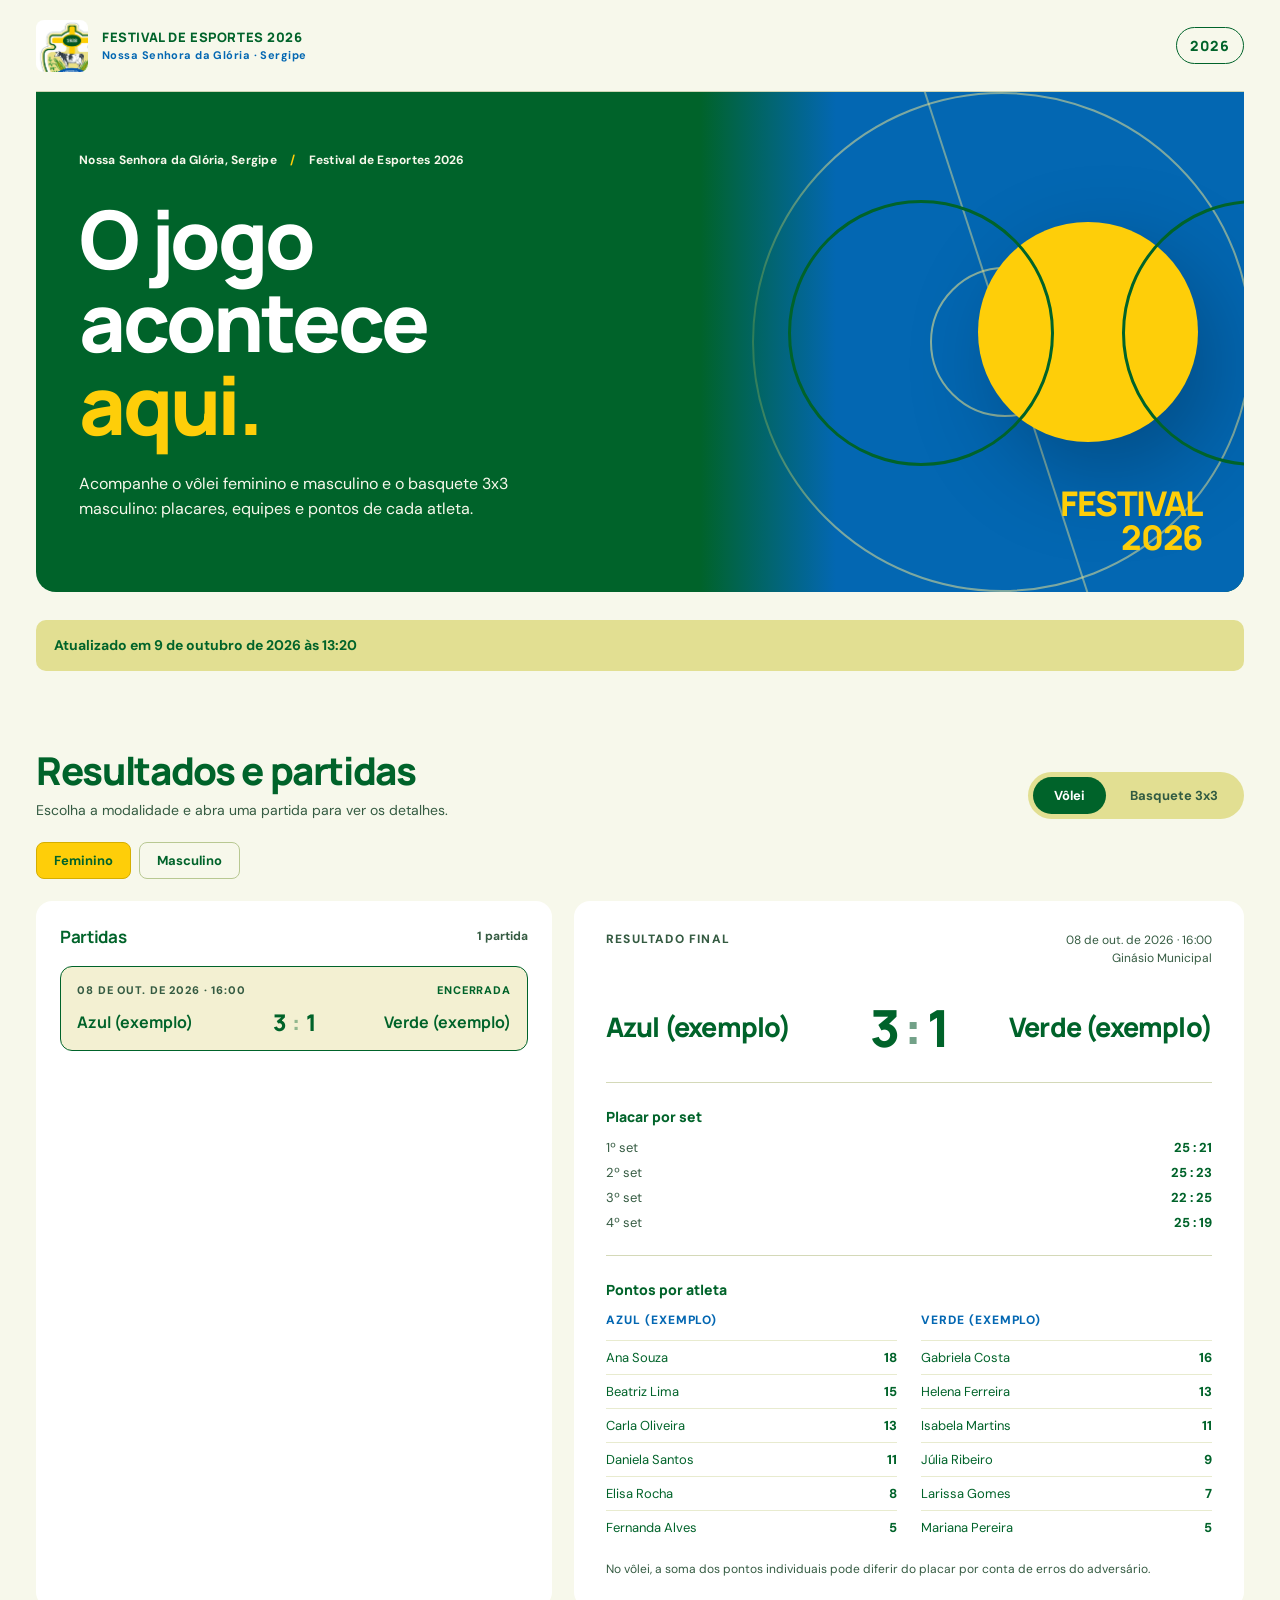
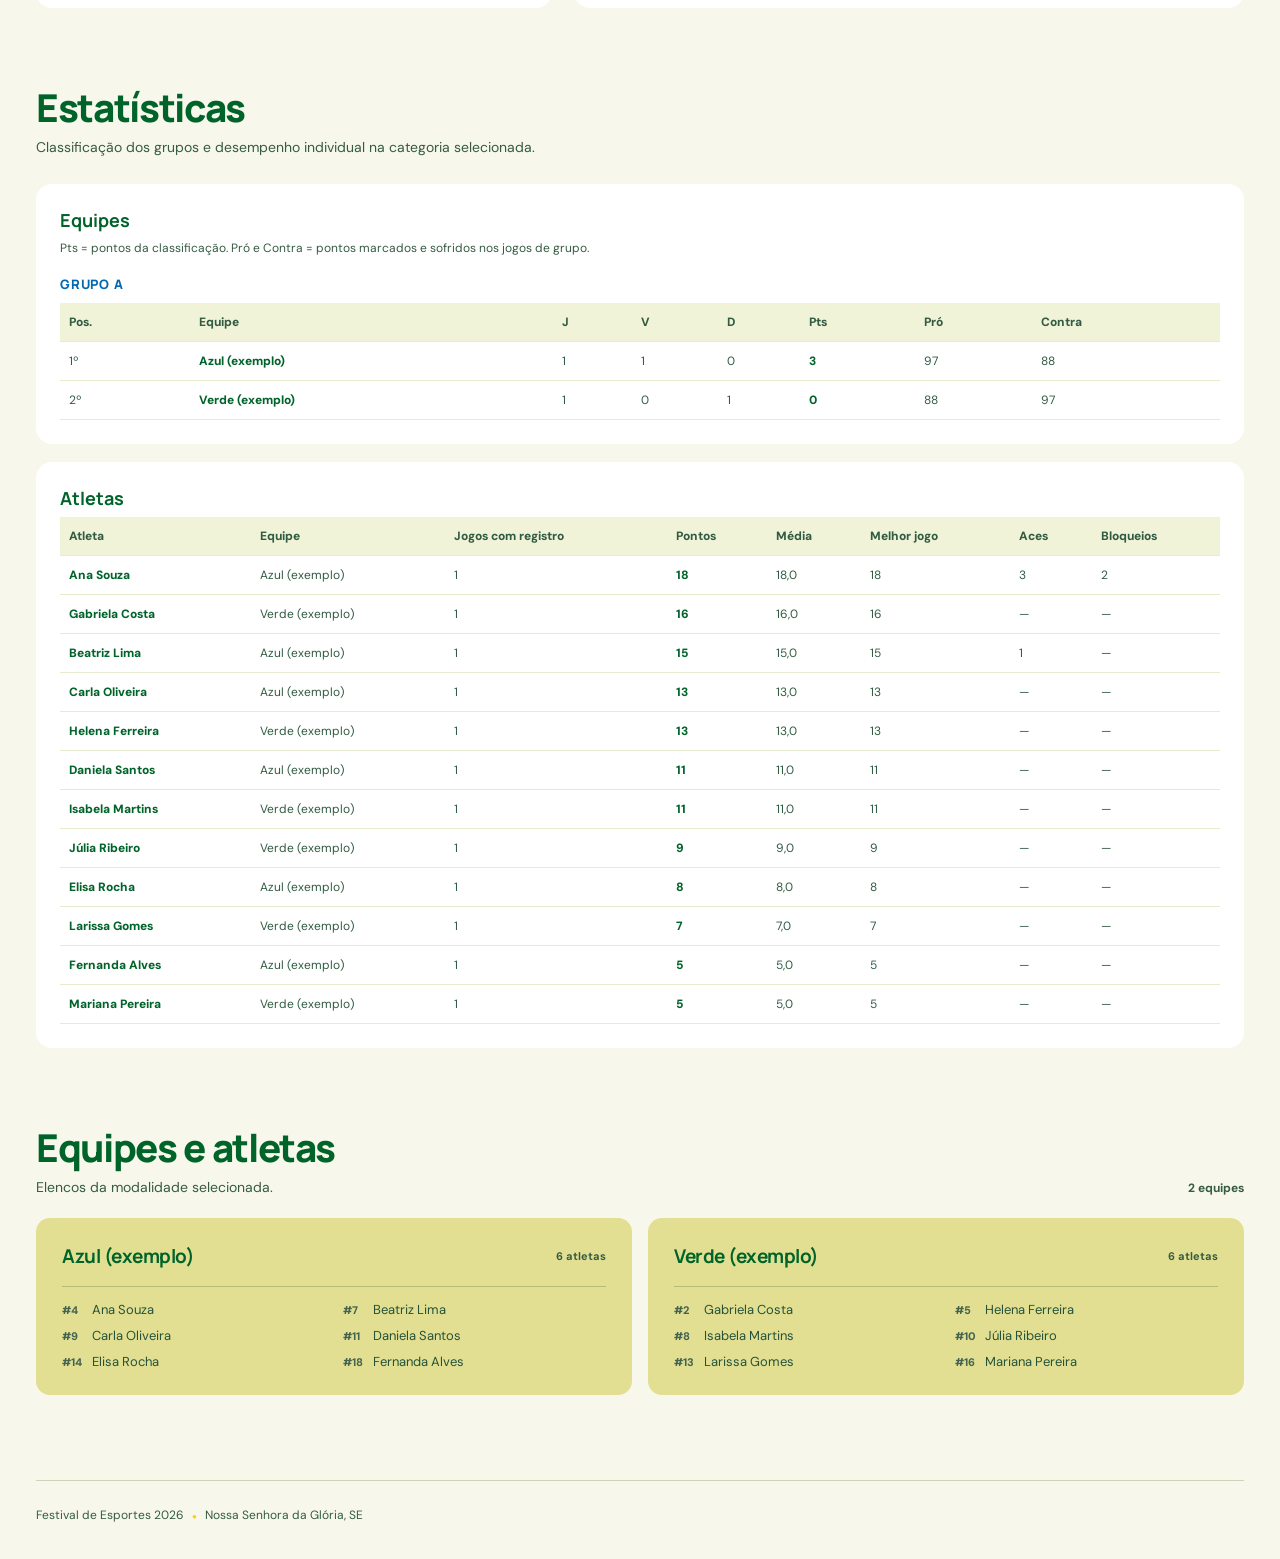
==== index.html @ c36c0a0b "✨ feat: adicionar validação de dados e verificação de interface para resultados esportivos" ====
<!doctype html>
<html lang="pt-BR">
  <head>
    <meta charset="UTF-8" />
    <meta name="viewport" content="width=device-width, initial-scale=1" />
    <meta name="theme-color" content="#00632A" />
    <meta
      name="description"
      content="Resultados, partidas, equipes e destaques do Festival de Esportes 2026 em Nossa Senhora da Glória, Sergipe."
    />
    <title>Festival de Esportes 2026 · Resultados</title>
    <link rel="icon" href="./logo.png" type="image/jpeg" />
    <link rel="stylesheet" href="./styles.css" />
    <script src="./app.js" defer></script>
  </head>
  <body>
    <div class="site-shell">
      <header class="site-header">
        <a
          class="brand"
          href="#inicio"
          aria-label="Festival de Esportes 2026, início"
        >
          <span class="brand-logo-wrap"
            ><img
              class="brand-logo"
              src="./logo.png"
              alt="Brasão de Nossa Senhora da Glória"
          /></span>
          <span class="brand-copy"
            ><strong>FESTIVAL DE ESPORTES 2026</strong
            ><small>Nossa Senhora da Glória · Sergipe</small></span
          >
        </a>
        <span class="header-year">2026</span>
      </header>

      <main id="inicio">
        <section class="intro" aria-labelledby="page-title">
          <div class="intro-copy">
            <p class="intro-place">
              Nossa Senhora da Glória, Sergipe
              <span aria-hidden="true">/</span> Festival de Esportes 2026
            </p>
            <h1 id="page-title">O jogo acontece<br /><em>aqui.</em></h1>
            <p class="intro-description">
              Acompanhe o vôlei feminino e masculino e o basquete 3x3 masculino:
              placares, equipes e pontos de cada atleta.
            </p>
          </div>
          <div class="court-art" aria-hidden="true">
            <div class="court-outline"></div>
            <div class="court-middle"></div>
            <div class="court-circle"></div>
            <div class="court-ball"></div>
            <span class="court-caption">FESTIVAL<br />2026</span>
          </div>
        </section>

        <div
          id="update-notice"
          class="update-notice"
          role="status"
          hidden
        ></div>

        <section class="scoreboard-section" aria-labelledby="scoreboard-title">
          <div class="section-heading">
            <div>
              <h2 id="scoreboard-title">Resultados e partidas</h2>
              <p>
                Escolha a modalidade e abra uma partida para ver os detalhes.
              </p>
            </div>
            <div class="sport-switch" role="tablist" aria-label="Modalidade">
              <button
                id="tab-volei"
                class="sport-tab is-active"
                type="button"
                role="tab"
                aria-selected="true"
                aria-controls="sport-panel"
                data-sport="volei"
              >
                Vôlei
              </button>
              <button
                id="tab-basquete"
                class="sport-tab"
                type="button"
                role="tab"
                aria-selected="false"
                aria-controls="sport-panel"
                data-sport="basquete"
              >
                Basquete 3x3
              </button>
            </div>
          </div>

          <div
            id="category-switch"
            class="category-switch"
            role="group"
            aria-label="Categoria do vôlei"
          >
            <button
              id="category-feminino"
              class="category-tab is-active"
              type="button"
              aria-pressed="true"
              data-category="feminino"
            >
              Feminino
            </button>
            <button
              id="category-masculino"
              class="category-tab"
              type="button"
              aria-pressed="false"
              data-category="masculino"
            >
              Masculino
            </button>
          </div>
          <p id="basket-category" class="single-category" hidden>
            Masculino · jogo único até 21 pontos
          </p>

          <div
            id="sport-panel"
            class="scoreboard-grid"
            role="tabpanel"
            aria-labelledby="tab-volei"
          >
            <div class="match-column">
              <div class="column-heading">
                <h3>Partidas</h3>
                <span id="match-count"></span>
              </div>
              <div id="match-list" class="match-list" aria-live="polite"></div>
            </div>
            <div
              id="match-detail"
              class="match-detail"
              aria-live="polite"
            ></div>
          </div>
        </section>

        <section class="stats-section" aria-labelledby="stats-title">
          <div class="section-heading">
            <div>
              <h2 id="stats-title">Estatísticas</h2>
              <p>
                Classificação dos grupos e desempenho individual na categoria
                selecionada.
              </p>
            </div>
          </div>
          <div class="stats-grid">
            <div class="stats-panel">
              <h3>Equipes</h3>
              <p class="stats-note">
                Pts = pontos da classificação. Pró e Contra = pontos marcados e
                sofridos nos jogos de grupo.
              </p>
              <div id="team-stats"></div>
            </div>
            <div class="stats-panel">
              <h3>Atletas</h3>
              <div id="athlete-stats" class="stats-table-wrap"></div>
            </div>
          </div>
        </section>

        <section class="teams-section" aria-labelledby="teams-title">
          <div class="section-heading section-heading--teams">
            <div>
              <h2 id="teams-title">Equipes e atletas</h2>
              <p>Elencos da modalidade selecionada.</p>
            </div>
            <span id="team-count" class="team-count"></span>
          </div>
          <div id="team-list" class="team-list"></div>
        </section>
      </main>

      <footer class="site-footer">
        <span
          >Festival de Esportes 2026 <span class="footer-dot">●</span> Nossa
          Senhora da Glória, SE</span
        >
      </footer>
    </div>
  </body>
</html>
---- styles.css ----
@import url('https://fonts.googleapis.com/css2?family=DM+Sans:wght@400;500;600;700&family=Manrope:wght@400;500;600;700;800&display=swap');

:root{font-family:'DM Sans',sans-serif;color:#00632A;background:#F7F8EB;font-synthesis:none;--green:#00632A;--pale:#E2DF92;--yellow:#FECE09;--blue:#0367B2;--ink:var(--green);--muted:#355B42;--line:#D4D9B8;--paper:#F7F8EB;--white:#ffffff}
*{box-sizing:border-box}html{scroll-behavior:smooth}body{margin:0}button{font:inherit}button:focus-visible,a:focus-visible{outline:3px solid #0367B2;outline-offset:3px}::selection{background:#FECE09;color:#00632A}::-webkit-scrollbar{width:10px}::-webkit-scrollbar-thumb{background:#698A75;border:3px solid var(--paper);border-radius:8px}::-webkit-scrollbar-track{background:var(--paper)}
.site-shell{max-width:1500px;margin:auto;padding:0 36px}.site-header{height:92px;display:flex;align-items:center;justify-content:space-between;border-bottom:1px solid #CED5B4}.brand{display:flex;align-items:center;gap:14px;color:var(--ink);text-decoration:none}.brand-logo-wrap{width:52px;height:52px;display:grid;place-items:center;overflow:hidden;background:#ffffff;border-radius:8px;flex:none}.brand-logo{width:72px;min-width:72px;height:auto;display:block}.brand-copy{display:flex;flex-direction:column;line-height:1.1;gap:5px}.brand-copy strong{font-family:Manrope,sans-serif;font-size:13px;font-weight:800;letter-spacing:.045em}.brand-copy small{font-size:11px;font-weight:700;letter-spacing:.04em;color:var(--blue)}.header-year{font-family:Manrope,sans-serif;font-size:14px;font-weight:800;letter-spacing:.1em;border:1px solid var(--ink);border-radius:50px;padding:8px 13px}
.intro{min-height:430px;background:var(--ink);color:var(--white);border-radius:0 0 20px 20px;display:grid;grid-template-columns:1.1fr .9fr;overflow:hidden;position:relative}.intro-copy{padding:60px 6.5% 70px;z-index:1}.intro-place{font-size:12px;letter-spacing:.02em;color:#F7F8EB;font-weight:700;margin:0 0 29px}.intro-place span{margin:0 10px;color:var(--yellow)}h1,h2,h3,p{margin-top:0}h1,h2,h3{font-family:Manrope,sans-serif}h1{font-size:clamp(56px,6.3vw,100px);line-height:1.03;letter-spacing:-.04em;margin:0 0 26px;font-weight:800}h1 em{font-style:normal;color:var(--yellow)}.intro-description{font-size:16px;line-height:1.55;color:#F7F8EB;max-width:480px;margin:0}.court-art{position:relative;overflow:hidden;background:#0367B2}.court-art:after{content:'';position:absolute;inset:0;background:linear-gradient(90deg,#00632A 0%,transparent 25%)}.court-outline{position:absolute;width:500px;height:500px;border:2px solid rgba(226,223,146,.55);border-radius:50%;top:50%;left:50%;transform:translate(-44%,-50%)}.court-middle{position:absolute;width:2px;height:120%;top:-10%;left:56%;background:rgba(226,223,146,.48);transform:rotate(-18deg)}.court-circle{position:absolute;width:150px;height:150px;border:2px solid rgba(226,223,146,.6);border-radius:50%;top:50%;left:56%;transform:translate(-50%,-50%)}.court-ball{position:absolute;width:220px;height:220px;border-radius:50%;background:var(--yellow);top:26%;left:51%;box-shadow:20px 32px 90px rgba(0,0,0,.25)}.court-ball:before,.court-ball:after{content:'';position:absolute;border:3px solid var(--ink);border-radius:50%}.court-ball:before{width:260px;height:260px;left:-190px;top:-22px}.court-ball:after{width:260px;height:260px;right:-190px;top:-22px}.court-caption{position:absolute;z-index:1;bottom:38px;right:42px;text-align:right;font:800 34px/1 Manrope,sans-serif;letter-spacing:-.04em;color:var(--yellow)}
.update-notice{background:var(--pale);color:var(--green);border-radius:10px;padding:15px 18px;margin-top:28px;font-size:14px;font-weight:700;line-height:1.5}.scoreboard-section,.teams-section{padding-top:78px}.section-heading{display:flex;justify-content:space-between;align-items:end;gap:24px;margin-bottom:28px}.section-heading h2{font-size:clamp(27px,3vw,40px);line-height:1.15;letter-spacing:-.035em;margin:0 0 8px;font-weight:800}.section-heading p{color:var(--muted);font-size:14px;margin:0}.sport-switch{display:flex;background:#E2DF92;padding:5px;border-radius:50px;gap:3px}.sport-tab{border:0;background:transparent;color:#315B42;padding:10px 21px;border-radius:50px;cursor:pointer;font-weight:700;font-size:13px;transition:background .18s,color .18s}.sport-tab:hover{color:var(--ink)}.sport-tab.is-active{background:var(--ink);color:white}
.category-switch{display:flex;gap:8px;margin:-5px 0 22px}.category-switch[hidden]{display:none}.single-category{font-size:13px;font-weight:700;color:var(--blue);margin:-2px 0 22px}.single-category[hidden]{display:none}.category-tab{border:1px solid #B8C892;background:transparent;color:var(--ink);padding:9px 17px;border-radius:8px;cursor:pointer;font-size:13px;font-weight:700}.category-tab:hover{background:#F0EFCB}.category-tab.is-active{background:var(--yellow);border-color:#D5AE00}.scoreboard-grid{display:grid;grid-template-columns:minmax(300px,.87fr) minmax(0,1.13fr);gap:22px;align-items:stretch}.match-column,.match-detail{background:var(--white);border-radius:16px;min-height:440px}.match-column{padding:24px}.column-heading{display:flex;align-items:center;justify-content:space-between;margin-bottom:18px}.column-heading h3{font-size:17px;letter-spacing:-.02em;margin:0}.column-heading span,.team-count{font-size:12px;font-weight:700;color:var(--muted)}.match-list{display:grid;gap:9px}.match-row{width:100%;border:1px solid var(--line);border-radius:12px;background:transparent;text-align:left;padding:16px;cursor:pointer;color:var(--ink);transition:border-color .18s,background .18s,transform .18s}.match-row:hover{border-color:#0367B2;transform:translateY(-2px)}.match-row.is-selected{border-color:var(--ink);background:#F3F0D2}.match-meta{display:flex;justify-content:space-between;gap:10px;font-size:11px;text-transform:uppercase;letter-spacing:.08em;font-weight:800;color:var(--muted);margin-bottom:14px}.match-status{color:#00632A}.match-status--scheduled{color:#805500}.match-score{display:grid;grid-template-columns:minmax(0,1fr) auto minmax(0,1fr);align-items:center;gap:10px}.match-score strong{font-family:Manrope,sans-serif;font-size:16px;line-height:1.25}.match-score strong:last-child{text-align:right}.score-pill{font:800 23px/1 Manrope,sans-serif;letter-spacing:-.04em;white-space:nowrap}.score-pill span{opacity:.4;margin:0 6px}.match-empty,.detail-empty{color:var(--muted);line-height:1.5;padding:26px 12px}.match-detail{padding:30px 32px}.detail-top{display:flex;justify-content:space-between;gap:16px;align-items:start}.detail-label{font-size:12px;letter-spacing:.1em;text-transform:uppercase;color:var(--muted);font-weight:800;margin:0 0 10px}.detail-date{font-size:12px;color:var(--muted);line-height:1.5;text-align:right}.detail-scoreboard{display:grid;grid-template-columns:minmax(0,1fr) auto minmax(0,1fr);align-items:center;gap:20px;margin:35px 0 29px}.detail-team{font:800 clamp(18px,2.1vw,27px)/1.2 Manrope,sans-serif;letter-spacing:-.03em}.detail-team:last-child{text-align:right}.detail-score{font:800 clamp(33px,4vw,55px)/1 Manrope,sans-serif;letter-spacing:-.04em;white-space:nowrap}.detail-score span{color:#72A188;margin:0 7px}.detail-divider{height:1px;background:var(--line);margin:24px 0}.detail-subtitle{font:800 14px Manrope,sans-serif;margin-bottom:13px}.period-list{display:grid;gap:8px}.period-row{display:grid;grid-template-columns:1fr auto;gap:12px;color:var(--muted);font-size:13px}.period-row strong{color:var(--ink);font-weight:800;font-variant-numeric:tabular-nums}.athlete-grid{display:grid;grid-template-columns:1fr 1fr;gap:24px}.athlete-team-name{font-size:12px;font-weight:800;color:var(--blue);text-transform:uppercase;letter-spacing:.08em;margin-bottom:12px}.athlete-row{display:flex;justify-content:space-between;gap:12px;padding:8px 0;border-top:1px solid #E8EBCF;font-size:13px}.athlete-row strong{font-weight:800;font-variant-numeric:tabular-nums}.detail-note{font-size:12px;color:var(--muted);line-height:1.5;margin:16px 0 0}.no-score{font-size:14px;color:var(--muted);line-height:1.55;max-width:420px}
.stats-section{padding-top:78px}.stats-grid{display:grid;grid-template-columns:1fr;gap:18px}.stats-panel{background:var(--white);padding:24px;border-radius:16px;min-width:0}.stats-panel h3{font-size:18px;margin:0 0 7px}.stats-note{font-size:12px;line-height:1.5;color:var(--muted);margin:0 0 18px}.group-block+.group-block{margin-top:25px}.group-block h4{font:800 13px Manrope,sans-serif;color:var(--blue);margin:0 0 10px;text-transform:uppercase;letter-spacing:.06em}.stats-table-wrap{overflow-x:auto}.stats-table-wrap table{width:100%;border-collapse:collapse;white-space:nowrap;text-align:left;font-size:12px;font-variant-numeric:tabular-nums}.stats-table-wrap thead{background:#F1F3D8;color:#315B42}.stats-table-wrap th,.stats-table-wrap td{padding:11px 9px;border-bottom:1px solid #E8EBCF}.stats-table-wrap th{font-weight:800}.stats-table-wrap tbody th{color:var(--ink)}.stats-table-wrap td{color:#315B42}.stats-table-wrap .ranking-points{font-weight:800;color:var(--ink)}.stats-empty{font-size:13px;line-height:1.5;color:var(--muted)}
.teams-section{padding-bottom:85px}.section-heading--teams{margin-bottom:22px}.team-list{display:grid;grid-template-columns:repeat(2,minmax(0,1fr));gap:16px}.team-card{background:#E2DF92;border-radius:14px;padding:25px 26px}.team-card-head{display:flex;justify-content:space-between;gap:12px;align-items:center;border-bottom:1px solid #B7BA79;padding-bottom:17px;margin-bottom:14px}.team-card h3{font-size:19px;letter-spacing:-.025em;margin:0}.roster-count{font-size:11px;color:var(--muted);font-weight:700;white-space:nowrap}.roster-list{list-style:none;display:grid;grid-template-columns:repeat(2,minmax(0,1fr));gap:9px 18px;padding:0;margin:0}.roster-list li{font-size:13px;color:#255239;white-space:nowrap;overflow:hidden;text-overflow:ellipsis}.jersey{display:inline-block;min-width:30px;color:#44644F;font-size:11px;font-weight:800;font-variant-numeric:tabular-nums}.site-footer{border-top:1px solid #CED5B4;padding:26px 0 36px;display:flex;justify-content:space-between;gap:15px;color:var(--muted);font-size:12px}.footer-dot{color:#FECE09;font-size:8px;margin:0 5px}.error-panel{padding:28px;background:#f7e7df;border-radius:12px;color:#653a2b;line-height:1.5}
@media(max-width:850px){.site-shell{padding:0 22px}.intro{grid-template-columns:1fr;min-height:390px}.intro-copy{padding:55px 7%}.court-art{position:absolute;inset:0 0 0 52%;opacity:.46}.intro-copy{position:relative}.intro-description{max-width:390px}.scoreboard-grid,.stats-grid{grid-template-columns:1fr}.match-column,.match-detail{min-height:0}.team-list{grid-template-columns:1fr}.scoreboard-section,.stats-section,.teams-section{padding-top:62px}}
@media(max-width:600px){.site-shell{padding:0 14px}.site-header{height:72px}.brand-logo-wrap{width:40px;height:40px}.brand-logo{width:56px;min-width:56px}.brand-copy strong{font-size:11px}.brand-copy small{font-size:11px}.header-year{display:none}.intro{min-height:390px;border-radius:0 0 14px 14px}.intro-copy{padding:46px 26px 54px}.intro-place{font-size:11px;margin-bottom:31px}h1{font-size:clamp(50px,11vw,72px)}.intro-description{font-size:14px;max-width:280px}.court-art{inset:0 0 0 30%;opacity:.25}.court-ball{left:64%;top:35%}.court-caption{display:none}.section-heading{display:block}.section-heading h2{font-size:28px}.sport-switch{width:max-content;margin-top:22px}.scoreboard-section,.stats-section,.teams-section{padding-top:52px}.match-column,.stats-panel{padding:18px}.match-detail{padding:23px 20px}.match-row{padding:14px}.match-score strong{font-size:14px}.score-pill{font-size:21px}.detail-scoreboard{gap:8px;margin:25px 0}.detail-team{font-size:15px}.detail-score{font-size:31px}.detail-score span{margin:0 2px}.athlete-grid{gap:14px}.athlete-row{font-size:12px}.team-card{padding:20px}.roster-list{gap:8px}.site-footer{display:block;line-height:1.8}.site-footer>span{display:block}}
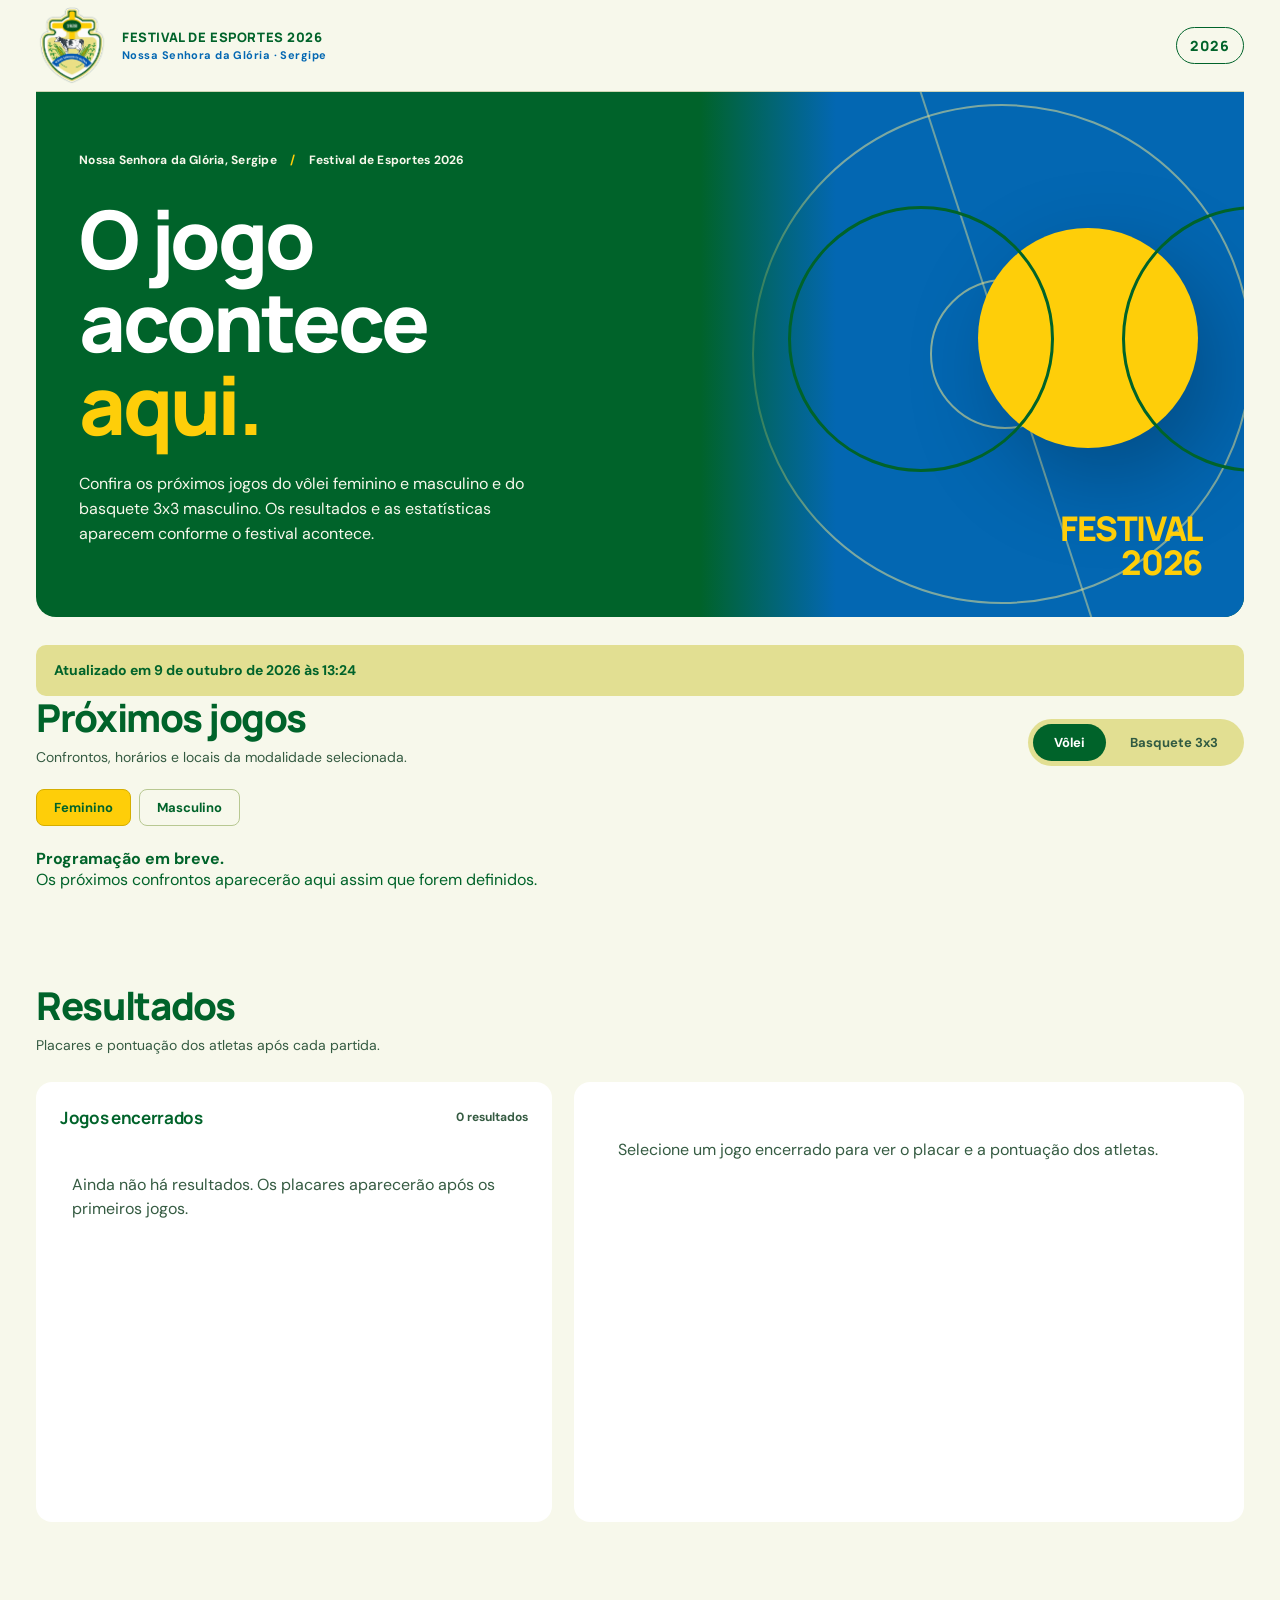
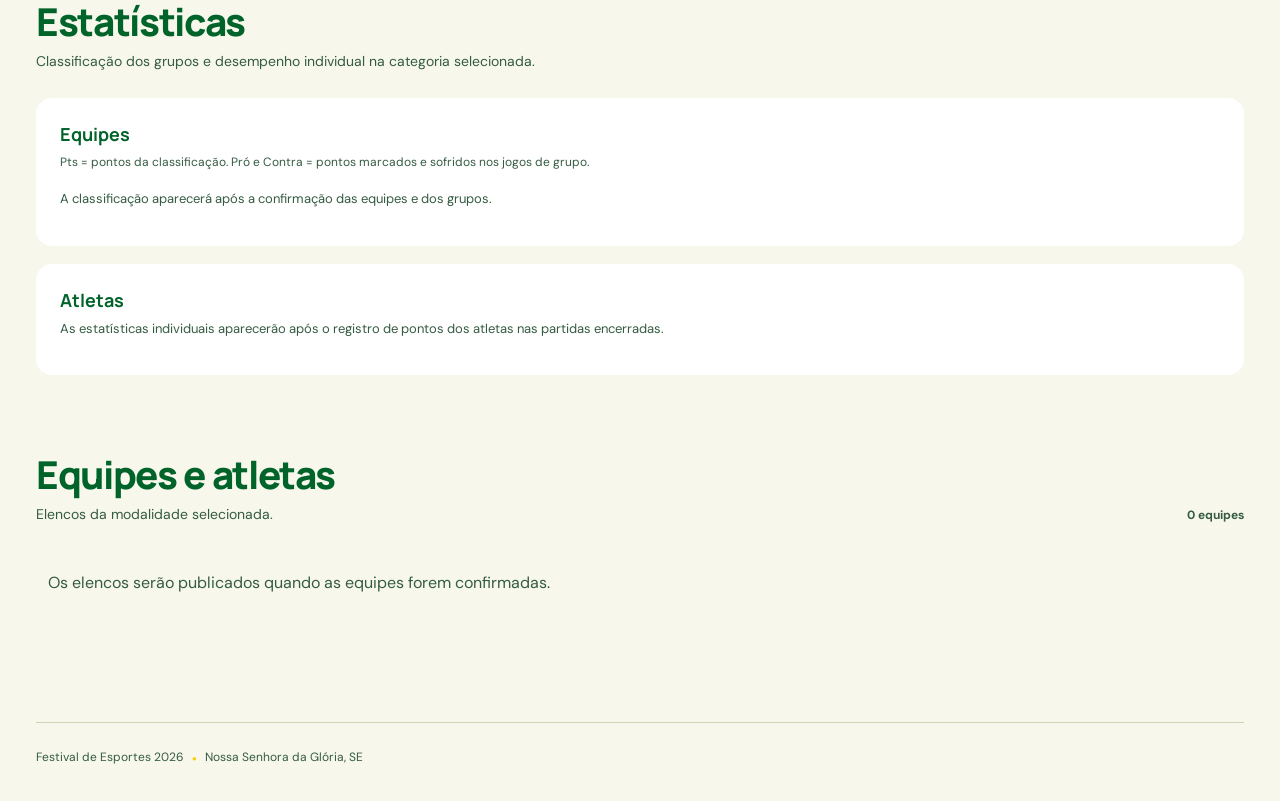
==== commit 3166377c: "🧹 cleanup: Removendo código comentado e trechos desnecessários para melhorar a legibilidade" ====
--- a/index.html
+++ b/index.html
@@ -8,8 +8,8 @@
       name="description"
       content="Resultados, partidas, equipes e destaques do Festival de Esportes 2026 em Nossa Senhora da Glória, Sergipe."
     />
-    <title>Festival de Esportes 2026 · Resultados</title>
-    <link rel="icon" href="./logo.png" type="image/jpeg" />
+    <title>Festival de Esportes 2026 · Jogos e resultados</title>
+    <link rel="icon" href="./logo.png" type="image/png" />
     <link rel="stylesheet" href="./styles.css" />
     <script src="./app.js" defer></script>
   </head>
@@ -44,8 +44,9 @@
             </p>
             <h1 id="page-title">O jogo acontece<br /><em>aqui.</em></h1>
             <p class="intro-description">
-              Acompanhe o vôlei feminino e masculino e o basquete 3x3 masculino:
-              placares, equipes e pontos de cada atleta.
+              Confira os próximos jogos do vôlei feminino e masculino e do
+              basquete 3x3 masculino. Os resultados e as estatísticas aparecem
+              conforme o festival acontece.
             </p>
           </div>
           <div class="court-art" aria-hidden="true">
@@ -64,22 +65,18 @@
           hidden
         ></div>
 
-        <section class="scoreboard-section" aria-labelledby="scoreboard-title">
+        <section class="schedule-section" aria-labelledby="schedule-title">
           <div class="section-heading">
             <div>
-              <h2 id="scoreboard-title">Resultados e partidas</h2>
-              <p>
-                Escolha a modalidade e abra uma partida para ver os detalhes.
-              </p>
-            </div>
-            <div class="sport-switch" role="tablist" aria-label="Modalidade">
+              <h2 id="schedule-title">Próximos jogos</h2>
+              <p>Confrontos, horários e locais da modalidade selecionada.</p>
+            </div>
+            <div class="sport-switch" role="group" aria-label="Modalidade">
               <button
                 id="tab-volei"
                 class="sport-tab is-active"
                 type="button"
-                role="tab"
-                aria-selected="true"
-                aria-controls="sport-panel"
+                aria-pressed="true"
                 data-sport="volei"
               >
                 Vôlei
@@ -88,9 +85,7 @@
                 id="tab-basquete"
                 class="sport-tab"
                 type="button"
-                role="tab"
-                aria-selected="false"
-                aria-controls="sport-panel"
+                aria-pressed="false"
                 data-sport="basquete"
               >
                 Basquete 3x3
@@ -127,15 +122,24 @@
             Masculino · jogo único até 21 pontos
           </p>
 
+          <div id="upcoming-panel" class="upcoming-panel" aria-live="polite"></div>
+        </section>
+
+        <section class="scoreboard-section" aria-labelledby="scoreboard-title">
+          <div class="section-heading">
+            <div>
+              <h2 id="scoreboard-title">Resultados</h2>
+              <p>Placares e pontuação dos atletas após cada partida.</p>
+            </div>
+          </div>
+
           <div
             id="sport-panel"
             class="scoreboard-grid"
-            role="tabpanel"
-            aria-labelledby="tab-volei"
           >
             <div class="match-column">
               <div class="column-heading">
-                <h3>Partidas</h3>
+                <h3>Jogos encerrados</h3>
                 <span id="match-count"></span>
               </div>
               <div id="match-list" class="match-list" aria-live="polite"></div>
--- a/styles.css
+++ b/styles.css
@@ -1,12 +1,861 @@
-@import url('https://fonts.googleapis.com/css2?family=DM+Sans:wght@400;500;600;700&family=Manrope:wght@400;500;600;700;800&display=swap');
+@import url("https://fonts.googleapis.com/css2?family=DM+Sans:wght@400;500;600;700&family=Manrope:wght@400;500;600;700;800&display=swap");
 
-:root{font-family:'DM Sans',sans-serif;color:#00632A;background:#F7F8EB;font-synthesis:none;--green:#00632A;--pale:#E2DF92;--yellow:#FECE09;--blue:#0367B2;--ink:var(--green);--muted:#355B42;--line:#D4D9B8;--paper:#F7F8EB;--white:#ffffff}
-*{box-sizing:border-box}html{scroll-behavior:smooth}body{margin:0}button{font:inherit}button:focus-visible,a:focus-visible{outline:3px solid #0367B2;outline-offset:3px}::selection{background:#FECE09;color:#00632A}::-webkit-scrollbar{width:10px}::-webkit-scrollbar-thumb{background:#698A75;border:3px solid var(--paper);border-radius:8px}::-webkit-scrollbar-track{background:var(--paper)}
-.site-shell{max-width:1500px;margin:auto;padding:0 36px}.site-header{height:92px;display:flex;align-items:center;justify-content:space-between;border-bottom:1px solid #CED5B4}.brand{display:flex;align-items:center;gap:14px;color:var(--ink);text-decoration:none}.brand-logo-wrap{width:52px;height:52px;display:grid;place-items:center;overflow:hidden;background:#ffffff;border-radius:8px;flex:none}.brand-logo{width:72px;min-width:72px;height:auto;display:block}.brand-copy{display:flex;flex-direction:column;line-height:1.1;gap:5px}.brand-copy strong{font-family:Manrope,sans-serif;font-size:13px;font-weight:800;letter-spacing:.045em}.brand-copy small{font-size:11px;font-weight:700;letter-spacing:.04em;color:var(--blue)}.header-year{font-family:Manrope,sans-serif;font-size:14px;font-weight:800;letter-spacing:.1em;border:1px solid var(--ink);border-radius:50px;padding:8px 13px}
-.intro{min-height:430px;background:var(--ink);color:var(--white);border-radius:0 0 20px 20px;display:grid;grid-template-columns:1.1fr .9fr;overflow:hidden;position:relative}.intro-copy{padding:60px 6.5% 70px;z-index:1}.intro-place{font-size:12px;letter-spacing:.02em;color:#F7F8EB;font-weight:700;margin:0 0 29px}.intro-place span{margin:0 10px;color:var(--yellow)}h1,h2,h3,p{margin-top:0}h1,h2,h3{font-family:Manrope,sans-serif}h1{font-size:clamp(56px,6.3vw,100px);line-height:1.03;letter-spacing:-.04em;margin:0 0 26px;font-weight:800}h1 em{font-style:normal;color:var(--yellow)}.intro-description{font-size:16px;line-height:1.55;color:#F7F8EB;max-width:480px;margin:0}.court-art{position:relative;overflow:hidden;background:#0367B2}.court-art:after{content:'';position:absolute;inset:0;background:linear-gradient(90deg,#00632A 0%,transparent 25%)}.court-outline{position:absolute;width:500px;height:500px;border:2px solid rgba(226,223,146,.55);border-radius:50%;top:50%;left:50%;transform:translate(-44%,-50%)}.court-middle{position:absolute;width:2px;height:120%;top:-10%;left:56%;background:rgba(226,223,146,.48);transform:rotate(-18deg)}.court-circle{position:absolute;width:150px;height:150px;border:2px solid rgba(226,223,146,.6);border-radius:50%;top:50%;left:56%;transform:translate(-50%,-50%)}.court-ball{position:absolute;width:220px;height:220px;border-radius:50%;background:var(--yellow);top:26%;left:51%;box-shadow:20px 32px 90px rgba(0,0,0,.25)}.court-ball:before,.court-ball:after{content:'';position:absolute;border:3px solid var(--ink);border-radius:50%}.court-ball:before{width:260px;height:260px;left:-190px;top:-22px}.court-ball:after{width:260px;height:260px;right:-190px;top:-22px}.court-caption{position:absolute;z-index:1;bottom:38px;right:42px;text-align:right;font:800 34px/1 Manrope,sans-serif;letter-spacing:-.04em;color:var(--yellow)}
-.update-notice{background:var(--pale);color:var(--green);border-radius:10px;padding:15px 18px;margin-top:28px;font-size:14px;font-weight:700;line-height:1.5}.scoreboard-section,.teams-section{padding-top:78px}.section-heading{display:flex;justify-content:space-between;align-items:end;gap:24px;margin-bottom:28px}.section-heading h2{font-size:clamp(27px,3vw,40px);line-height:1.15;letter-spacing:-.035em;margin:0 0 8px;font-weight:800}.section-heading p{color:var(--muted);font-size:14px;margin:0}.sport-switch{display:flex;background:#E2DF92;padding:5px;border-radius:50px;gap:3px}.sport-tab{border:0;background:transparent;color:#315B42;padding:10px 21px;border-radius:50px;cursor:pointer;font-weight:700;font-size:13px;transition:background .18s,color .18s}.sport-tab:hover{color:var(--ink)}.sport-tab.is-active{background:var(--ink);color:white}
-.category-switch{display:flex;gap:8px;margin:-5px 0 22px}.category-switch[hidden]{display:none}.single-category{font-size:13px;font-weight:700;color:var(--blue);margin:-2px 0 22px}.single-category[hidden]{display:none}.category-tab{border:1px solid #B8C892;background:transparent;color:var(--ink);padding:9px 17px;border-radius:8px;cursor:pointer;font-size:13px;font-weight:700}.category-tab:hover{background:#F0EFCB}.category-tab.is-active{background:var(--yellow);border-color:#D5AE00}.scoreboard-grid{display:grid;grid-template-columns:minmax(300px,.87fr) minmax(0,1.13fr);gap:22px;align-items:stretch}.match-column,.match-detail{background:var(--white);border-radius:16px;min-height:440px}.match-column{padding:24px}.column-heading{display:flex;align-items:center;justify-content:space-between;margin-bottom:18px}.column-heading h3{font-size:17px;letter-spacing:-.02em;margin:0}.column-heading span,.team-count{font-size:12px;font-weight:700;color:var(--muted)}.match-list{display:grid;gap:9px}.match-row{width:100%;border:1px solid var(--line);border-radius:12px;background:transparent;text-align:left;padding:16px;cursor:pointer;color:var(--ink);transition:border-color .18s,background .18s,transform .18s}.match-row:hover{border-color:#0367B2;transform:translateY(-2px)}.match-row.is-selected{border-color:var(--ink);background:#F3F0D2}.match-meta{display:flex;justify-content:space-between;gap:10px;font-size:11px;text-transform:uppercase;letter-spacing:.08em;font-weight:800;color:var(--muted);margin-bottom:14px}.match-status{color:#00632A}.match-status--scheduled{color:#805500}.match-score{display:grid;grid-template-columns:minmax(0,1fr) auto minmax(0,1fr);align-items:center;gap:10px}.match-score strong{font-family:Manrope,sans-serif;font-size:16px;line-height:1.25}.match-score strong:last-child{text-align:right}.score-pill{font:800 23px/1 Manrope,sans-serif;letter-spacing:-.04em;white-space:nowrap}.score-pill span{opacity:.4;margin:0 6px}.match-empty,.detail-empty{color:var(--muted);line-height:1.5;padding:26px 12px}.match-detail{padding:30px 32px}.detail-top{display:flex;justify-content:space-between;gap:16px;align-items:start}.detail-label{font-size:12px;letter-spacing:.1em;text-transform:uppercase;color:var(--muted);font-weight:800;margin:0 0 10px}.detail-date{font-size:12px;color:var(--muted);line-height:1.5;text-align:right}.detail-scoreboard{display:grid;grid-template-columns:minmax(0,1fr) auto minmax(0,1fr);align-items:center;gap:20px;margin:35px 0 29px}.detail-team{font:800 clamp(18px,2.1vw,27px)/1.2 Manrope,sans-serif;letter-spacing:-.03em}.detail-team:last-child{text-align:right}.detail-score{font:800 clamp(33px,4vw,55px)/1 Manrope,sans-serif;letter-spacing:-.04em;white-space:nowrap}.detail-score span{color:#72A188;margin:0 7px}.detail-divider{height:1px;background:var(--line);margin:24px 0}.detail-subtitle{font:800 14px Manrope,sans-serif;margin-bottom:13px}.period-list{display:grid;gap:8px}.period-row{display:grid;grid-template-columns:1fr auto;gap:12px;color:var(--muted);font-size:13px}.period-row strong{color:var(--ink);font-weight:800;font-variant-numeric:tabular-nums}.athlete-grid{display:grid;grid-template-columns:1fr 1fr;gap:24px}.athlete-team-name{font-size:12px;font-weight:800;color:var(--blue);text-transform:uppercase;letter-spacing:.08em;margin-bottom:12px}.athlete-row{display:flex;justify-content:space-between;gap:12px;padding:8px 0;border-top:1px solid #E8EBCF;font-size:13px}.athlete-row strong{font-weight:800;font-variant-numeric:tabular-nums}.detail-note{font-size:12px;color:var(--muted);line-height:1.5;margin:16px 0 0}.no-score{font-size:14px;color:var(--muted);line-height:1.55;max-width:420px}
-.stats-section{padding-top:78px}.stats-grid{display:grid;grid-template-columns:1fr;gap:18px}.stats-panel{background:var(--white);padding:24px;border-radius:16px;min-width:0}.stats-panel h3{font-size:18px;margin:0 0 7px}.stats-note{font-size:12px;line-height:1.5;color:var(--muted);margin:0 0 18px}.group-block+.group-block{margin-top:25px}.group-block h4{font:800 13px Manrope,sans-serif;color:var(--blue);margin:0 0 10px;text-transform:uppercase;letter-spacing:.06em}.stats-table-wrap{overflow-x:auto}.stats-table-wrap table{width:100%;border-collapse:collapse;white-space:nowrap;text-align:left;font-size:12px;font-variant-numeric:tabular-nums}.stats-table-wrap thead{background:#F1F3D8;color:#315B42}.stats-table-wrap th,.stats-table-wrap td{padding:11px 9px;border-bottom:1px solid #E8EBCF}.stats-table-wrap th{font-weight:800}.stats-table-wrap tbody th{color:var(--ink)}.stats-table-wrap td{color:#315B42}.stats-table-wrap .ranking-points{font-weight:800;color:var(--ink)}.stats-empty{font-size:13px;line-height:1.5;color:var(--muted)}
-.teams-section{padding-bottom:85px}.section-heading--teams{margin-bottom:22px}.team-list{display:grid;grid-template-columns:repeat(2,minmax(0,1fr));gap:16px}.team-card{background:#E2DF92;border-radius:14px;padding:25px 26px}.team-card-head{display:flex;justify-content:space-between;gap:12px;align-items:center;border-bottom:1px solid #B7BA79;padding-bottom:17px;margin-bottom:14px}.team-card h3{font-size:19px;letter-spacing:-.025em;margin:0}.roster-count{font-size:11px;color:var(--muted);font-weight:700;white-space:nowrap}.roster-list{list-style:none;display:grid;grid-template-columns:repeat(2,minmax(0,1fr));gap:9px 18px;padding:0;margin:0}.roster-list li{font-size:13px;color:#255239;white-space:nowrap;overflow:hidden;text-overflow:ellipsis}.jersey{display:inline-block;min-width:30px;color:#44644F;font-size:11px;font-weight:800;font-variant-numeric:tabular-nums}.site-footer{border-top:1px solid #CED5B4;padding:26px 0 36px;display:flex;justify-content:space-between;gap:15px;color:var(--muted);font-size:12px}.footer-dot{color:#FECE09;font-size:8px;margin:0 5px}.error-panel{padding:28px;background:#f7e7df;border-radius:12px;color:#653a2b;line-height:1.5}
-@media(max-width:850px){.site-shell{padding:0 22px}.intro{grid-template-columns:1fr;min-height:390px}.intro-copy{padding:55px 7%}.court-art{position:absolute;inset:0 0 0 52%;opacity:.46}.intro-copy{position:relative}.intro-description{max-width:390px}.scoreboard-grid,.stats-grid{grid-template-columns:1fr}.match-column,.match-detail{min-height:0}.team-list{grid-template-columns:1fr}.scoreboard-section,.stats-section,.teams-section{padding-top:62px}}
-@media(max-width:600px){.site-shell{padding:0 14px}.site-header{height:72px}.brand-logo-wrap{width:40px;height:40px}.brand-logo{width:56px;min-width:56px}.brand-copy strong{font-size:11px}.brand-copy small{font-size:11px}.header-year{display:none}.intro{min-height:390px;border-radius:0 0 14px 14px}.intro-copy{padding:46px 26px 54px}.intro-place{font-size:11px;margin-bottom:31px}h1{font-size:clamp(50px,11vw,72px)}.intro-description{font-size:14px;max-width:280px}.court-art{inset:0 0 0 30%;opacity:.25}.court-ball{left:64%;top:35%}.court-caption{display:none}.section-heading{display:block}.section-heading h2{font-size:28px}.sport-switch{width:max-content;margin-top:22px}.scoreboard-section,.stats-section,.teams-section{padding-top:52px}.match-column,.stats-panel{padding:18px}.match-detail{padding:23px 20px}.match-row{padding:14px}.match-score strong{font-size:14px}.score-pill{font-size:21px}.detail-scoreboard{gap:8px;margin:25px 0}.detail-team{font-size:15px}.detail-score{font-size:31px}.detail-score span{margin:0 2px}.athlete-grid{gap:14px}.athlete-row{font-size:12px}.team-card{padding:20px}.roster-list{gap:8px}.site-footer{display:block;line-height:1.8}.site-footer>span{display:block}}
+:root {
+  font-family: "DM Sans", sans-serif;
+  color: #00632a;
+  background: #f7f8eb;
+  font-synthesis: none;
+  --green: #00632a;
+  --pale: #e2df92;
+  --yellow: #fece09;
+  --blue: #0367b2;
+  --ink: var(--green);
+  --muted: #355b42;
+  --line: #d4d9b8;
+  --paper: #f7f8eb;
+  --white: #ffffff;
+}
+* {
+  box-sizing: border-box;
+}
+html {
+  scroll-behavior: smooth;
+}
+body {
+  margin: 0;
+}
+button {
+  font: inherit;
+}
+button:focus-visible,
+a:focus-visible {
+  outline: 3px solid #0367b2;
+  outline-offset: 3px;
+}
+::selection {
+  background: #fece09;
+  color: #00632a;
+}
+::-webkit-scrollbar {
+  width: 10px;
+}
+::-webkit-scrollbar-thumb {
+  background: #698a75;
+  border: 3px solid var(--paper);
+  border-radius: 8px;
+}
+::-webkit-scrollbar-track {
+  background: var(--paper);
+}
+.site-shell {
+  max-width: 1500px;
+  margin: auto;
+  padding: 0 36px;
+}
+.site-header {
+  height: 92px;
+  display: flex;
+  align-items: center;
+  justify-content: space-between;
+  border-bottom: 1px solid #ced5b4;
+}
+.brand {
+  display: flex;
+  align-items: center;
+  gap: 14px;
+  color: var(--ink);
+  text-decoration: none;
+}
+
+.brand-logo {
+  width: 72px;
+  min-width: 72px;
+  height: auto;
+  display: block;
+}
+.brand-copy {
+  display: flex;
+  flex-direction: column;
+  line-height: 1.1;
+  gap: 5px;
+}
+.brand-copy strong {
+  font-family: Manrope, sans-serif;
+  font-size: 13px;
+  font-weight: 800;
+  letter-spacing: 0.045em;
+}
+.brand-copy small {
+  font-size: 11px;
+  font-weight: 700;
+  letter-spacing: 0.04em;
+  color: var(--blue);
+}
+.header-year {
+  font-family: Manrope, sans-serif;
+  font-size: 14px;
+  font-weight: 800;
+  letter-spacing: 0.1em;
+  border: 1px solid var(--ink);
+  border-radius: 50px;
+  padding: 8px 13px;
+}
+.intro {
+  min-height: 430px;
+  background: var(--ink);
+  color: var(--white);
+  border-radius: 0 0 20px 20px;
+  display: grid;
+  grid-template-columns: 1.1fr 0.9fr;
+  overflow: hidden;
+  position: relative;
+}
+.intro-copy {
+  padding: 60px 6.5% 70px;
+  z-index: 1;
+}
+.intro-place {
+  font-size: 12px;
+  letter-spacing: 0.02em;
+  color: #f7f8eb;
+  font-weight: 700;
+  margin: 0 0 29px;
+}
+.intro-place span {
+  margin: 0 10px;
+  color: var(--yellow);
+}
+h1,
+h2,
+h3,
+p {
+  margin-top: 0;
+}
+h1,
+h2,
+h3 {
+  font-family: Manrope, sans-serif;
+}
+h1 {
+  font-size: clamp(56px, 6.3vw, 100px);
+  line-height: 1.03;
+  letter-spacing: -0.04em;
+  margin: 0 0 26px;
+  font-weight: 800;
+}
+h1 em {
+  font-style: normal;
+  color: var(--yellow);
+}
+.intro-description {
+  font-size: 16px;
+  line-height: 1.55;
+  color: #f7f8eb;
+  max-width: 480px;
+  margin: 0;
+}
+.court-art {
+  position: relative;
+  overflow: hidden;
+  background: #0367b2;
+}
+.court-art:after {
+  content: "";
+  position: absolute;
+  inset: 0;
+  background: linear-gradient(90deg, #00632a 0%, transparent 25%);
+}
+.court-outline {
+  position: absolute;
+  width: 500px;
+  height: 500px;
+  border: 2px solid rgba(226, 223, 146, 0.55);
+  border-radius: 50%;
+  top: 50%;
+  left: 50%;
+  transform: translate(-44%, -50%);
+}
+.court-middle {
+  position: absolute;
+  width: 2px;
+  height: 120%;
+  top: -10%;
+  left: 56%;
+  background: rgba(226, 223, 146, 0.48);
+  transform: rotate(-18deg);
+}
+.court-circle {
+  position: absolute;
+  width: 150px;
+  height: 150px;
+  border: 2px solid rgba(226, 223, 146, 0.6);
+  border-radius: 50%;
+  top: 50%;
+  left: 56%;
+  transform: translate(-50%, -50%);
+}
+.court-ball {
+  position: absolute;
+  width: 220px;
+  height: 220px;
+  border-radius: 50%;
+  background: var(--yellow);
+  top: 26%;
+  left: 51%;
+  box-shadow: 20px 32px 90px rgba(0, 0, 0, 0.25);
+}
+.court-ball:before,
+.court-ball:after {
+  content: "";
+  position: absolute;
+  border: 3px solid var(--ink);
+  border-radius: 50%;
+}
+.court-ball:before {
+  width: 260px;
+  height: 260px;
+  left: -190px;
+  top: -22px;
+}
+.court-ball:after {
+  width: 260px;
+  height: 260px;
+  right: -190px;
+  top: -22px;
+}
+.court-caption {
+  position: absolute;
+  z-index: 1;
+  bottom: 38px;
+  right: 42px;
+  text-align: right;
+  font:
+    800 34px/1 Manrope,
+    sans-serif;
+  letter-spacing: -0.04em;
+  color: var(--yellow);
+}
+.update-notice {
+  background: var(--pale);
+  color: var(--green);
+  border-radius: 10px;
+  padding: 15px 18px;
+  margin-top: 28px;
+  font-size: 14px;
+  font-weight: 700;
+  line-height: 1.5;
+}
+.scoreboard-section,
+.teams-section {
+  padding-top: 78px;
+}
+.section-heading {
+  display: flex;
+  justify-content: space-between;
+  align-items: end;
+  gap: 24px;
+  margin-bottom: 28px;
+}
+.section-heading h2 {
+  font-size: clamp(27px, 3vw, 40px);
+  line-height: 1.15;
+  letter-spacing: -0.035em;
+  margin: 0 0 8px;
+  font-weight: 800;
+}
+.section-heading p {
+  color: var(--muted);
+  font-size: 14px;
+  margin: 0;
+}
+.sport-switch {
+  display: flex;
+  background: #e2df92;
+  padding: 5px;
+  border-radius: 50px;
+  gap: 3px;
+}
+.sport-tab {
+  border: 0;
+  background: transparent;
+  color: #315b42;
+  padding: 10px 21px;
+  border-radius: 50px;
+  cursor: pointer;
+  font-weight: 700;
+  font-size: 13px;
+  transition:
+    background 0.18s,
+    color 0.18s;
+}
+.sport-tab:hover {
+  color: var(--ink);
+}
+.sport-tab.is-active {
+  background: var(--ink);
+  color: white;
+}
+.category-switch {
+  display: flex;
+  gap: 8px;
+  margin: -5px 0 22px;
+}
+.category-switch[hidden] {
+  display: none;
+}
+.single-category {
+  font-size: 13px;
+  font-weight: 700;
+  color: var(--blue);
+  margin: -2px 0 22px;
+}
+.single-category[hidden] {
+  display: none;
+}
+.category-tab {
+  border: 1px solid #b8c892;
+  background: transparent;
+  color: var(--ink);
+  padding: 9px 17px;
+  border-radius: 8px;
+  cursor: pointer;
+  font-size: 13px;
+  font-weight: 700;
+}
+.category-tab:hover {
+  background: #f0efcb;
+}
+.category-tab.is-active {
+  background: var(--yellow);
+  border-color: #d5ae00;
+}
+.scoreboard-grid {
+  display: grid;
+  grid-template-columns: minmax(300px, 0.87fr) minmax(0, 1.13fr);
+  gap: 22px;
+  align-items: stretch;
+}
+.match-column,
+.match-detail {
+  background: var(--white);
+  border-radius: 16px;
+  min-height: 440px;
+}
+.match-column {
+  padding: 24px;
+}
+.column-heading {
+  display: flex;
+  align-items: center;
+  justify-content: space-between;
+  margin-bottom: 18px;
+}
+.column-heading h3 {
+  font-size: 17px;
+  letter-spacing: -0.02em;
+  margin: 0;
+}
+.column-heading span,
+.team-count {
+  font-size: 12px;
+  font-weight: 700;
+  color: var(--muted);
+}
+.match-list {
+  display: grid;
+  gap: 9px;
+}
+.match-row {
+  width: 100%;
+  border: 1px solid var(--line);
+  border-radius: 12px;
+  background: transparent;
+  text-align: left;
+  padding: 16px;
+  cursor: pointer;
+  color: var(--ink);
+  transition:
+    border-color 0.18s,
+    background 0.18s,
+    transform 0.18s;
+}
+.match-row:hover {
+  border-color: #0367b2;
+  transform: translateY(-2px);
+}
+.match-row.is-selected {
+  border-color: var(--ink);
+  background: #f3f0d2;
+}
+.match-meta {
+  display: flex;
+  justify-content: space-between;
+  gap: 10px;
+  font-size: 11px;
+  text-transform: uppercase;
+  letter-spacing: 0.08em;
+  font-weight: 800;
+  color: var(--muted);
+  margin-bottom: 14px;
+}
+.match-status {
+  color: #00632a;
+}
+.match-status--scheduled {
+  color: #805500;
+}
+.match-score {
+  display: grid;
+  grid-template-columns: minmax(0, 1fr) auto minmax(0, 1fr);
+  align-items: center;
+  gap: 10px;
+}
+.match-score strong {
+  font-family: Manrope, sans-serif;
+  font-size: 16px;
+  line-height: 1.25;
+}
+.match-score strong:last-child {
+  text-align: right;
+}
+.score-pill {
+  font:
+    800 23px/1 Manrope,
+    sans-serif;
+  letter-spacing: -0.04em;
+  white-space: nowrap;
+}
+.score-pill span {
+  opacity: 0.4;
+  margin: 0 6px;
+}
+.match-empty,
+.detail-empty {
+  color: var(--muted);
+  line-height: 1.5;
+  padding: 26px 12px;
+}
+.match-detail {
+  padding: 30px 32px;
+}
+.detail-top {
+  display: flex;
+  justify-content: space-between;
+  gap: 16px;
+  align-items: start;
+}
+.detail-label {
+  font-size: 12px;
+  letter-spacing: 0.1em;
+  text-transform: uppercase;
+  color: var(--muted);
+  font-weight: 800;
+  margin: 0 0 10px;
+}
+.detail-date {
+  font-size: 12px;
+  color: var(--muted);
+  line-height: 1.5;
+  text-align: right;
+}
+.detail-scoreboard {
+  display: grid;
+  grid-template-columns: minmax(0, 1fr) auto minmax(0, 1fr);
+  align-items: center;
+  gap: 20px;
+  margin: 35px 0 29px;
+}
+.detail-team {
+  font:
+    800 clamp(18px, 2.1vw, 27px)/1.2 Manrope,
+    sans-serif;
+  letter-spacing: -0.03em;
+}
+.detail-team:last-child {
+  text-align: right;
+}
+.detail-score {
+  font:
+    800 clamp(33px, 4vw, 55px)/1 Manrope,
+    sans-serif;
+  letter-spacing: -0.04em;
+  white-space: nowrap;
+}
+.detail-score span {
+  color: #72a188;
+  margin: 0 7px;
+}
+.detail-divider {
+  height: 1px;
+  background: var(--line);
+  margin: 24px 0;
+}
+.detail-subtitle {
+  font:
+    800 14px Manrope,
+    sans-serif;
+  margin-bottom: 13px;
+}
+.period-list {
+  display: grid;
+  gap: 8px;
+}
+.period-row {
+  display: grid;
+  grid-template-columns: 1fr auto;
+  gap: 12px;
+  color: var(--muted);
+  font-size: 13px;
+}
+.period-row strong {
+  color: var(--ink);
+  font-weight: 800;
+  font-variant-numeric: tabular-nums;
+}
+.athlete-grid {
+  display: grid;
+  grid-template-columns: 1fr 1fr;
+  gap: 24px;
+}
+.athlete-team-name {
+  font-size: 12px;
+  font-weight: 800;
+  color: var(--blue);
+  text-transform: uppercase;
+  letter-spacing: 0.08em;
+  margin-bottom: 12px;
+}
+.athlete-row {
+  display: flex;
+  justify-content: space-between;
+  gap: 12px;
+  padding: 8px 0;
+  border-top: 1px solid #e8ebcf;
+  font-size: 13px;
+}
+.athlete-row strong {
+  font-weight: 800;
+  font-variant-numeric: tabular-nums;
+}
+.detail-note {
+  font-size: 12px;
+  color: var(--muted);
+  line-height: 1.5;
+  margin: 16px 0 0;
+}
+.no-score {
+  font-size: 14px;
+  color: var(--muted);
+  line-height: 1.55;
+  max-width: 420px;
+}
+.stats-section {
+  padding-top: 78px;
+}
+.stats-grid {
+  display: grid;
+  grid-template-columns: 1fr;
+  gap: 18px;
+}
+.stats-panel {
+  background: var(--white);
+  padding: 24px;
+  border-radius: 16px;
+  min-width: 0;
+}
+.stats-panel h3 {
+  font-size: 18px;
+  margin: 0 0 7px;
+}
+.stats-note {
+  font-size: 12px;
+  line-height: 1.5;
+  color: var(--muted);
+  margin: 0 0 18px;
+}
+.group-block + .group-block {
+  margin-top: 25px;
+}
+.group-block h4 {
+  font:
+    800 13px Manrope,
+    sans-serif;
+  color: var(--blue);
+  margin: 0 0 10px;
+  text-transform: uppercase;
+  letter-spacing: 0.06em;
+}
+.stats-table-wrap {
+  overflow-x: auto;
+}
+.stats-table-wrap table {
+  width: 100%;
+  border-collapse: collapse;
+  white-space: nowrap;
+  text-align: left;
+  font-size: 12px;
+  font-variant-numeric: tabular-nums;
+}
+.stats-table-wrap thead {
+  background: #f1f3d8;
+  color: #315b42;
+}
+.stats-table-wrap th,
+.stats-table-wrap td {
+  padding: 11px 9px;
+  border-bottom: 1px solid #e8ebcf;
+}
+.stats-table-wrap th {
+  font-weight: 800;
+}
+.stats-table-wrap tbody th {
+  color: var(--ink);
+}
+.stats-table-wrap td {
+  color: #315b42;
+}
+.stats-table-wrap .ranking-points {
+  font-weight: 800;
+  color: var(--ink);
+}
+.stats-empty {
+  font-size: 13px;
+  line-height: 1.5;
+  color: var(--muted);
+}
+.teams-section {
+  padding-bottom: 85px;
+}
+.section-heading--teams {
+  margin-bottom: 22px;
+}
+.team-list {
+  display: grid;
+  grid-template-columns: repeat(2, minmax(0, 1fr));
+  gap: 16px;
+}
+.team-card {
+  background: #e2df92;
+  border-radius: 14px;
+  padding: 25px 26px;
+}
+.team-card-head {
+  display: flex;
+  justify-content: space-between;
+  gap: 12px;
+  align-items: center;
+  border-bottom: 1px solid #b7ba79;
+  padding-bottom: 17px;
+  margin-bottom: 14px;
+}
+.team-card h3 {
+  font-size: 19px;
+  letter-spacing: -0.025em;
+  margin: 0;
+}
+.roster-count {
+  font-size: 11px;
+  color: var(--muted);
+  font-weight: 700;
+  white-space: nowrap;
+}
+.roster-list {
+  list-style: none;
+  display: grid;
+  grid-template-columns: repeat(2, minmax(0, 1fr));
+  gap: 9px 18px;
+  padding: 0;
+  margin: 0;
+}
+.roster-list li {
+  font-size: 13px;
+  color: #255239;
+  white-space: nowrap;
+  overflow: hidden;
+  text-overflow: ellipsis;
+}
+.jersey {
+  display: inline-block;
+  min-width: 30px;
+  color: #44644f;
+  font-size: 11px;
+  font-weight: 800;
+  font-variant-numeric: tabular-nums;
+}
+.site-footer {
+  border-top: 1px solid #ced5b4;
+  padding: 26px 0 36px;
+  display: flex;
+  justify-content: space-between;
+  gap: 15px;
+  color: var(--muted);
+  font-size: 12px;
+}
+.footer-dot {
+  color: #fece09;
+  font-size: 8px;
+  margin: 0 5px;
+}
+.error-panel {
+  padding: 28px;
+  background: #f7e7df;
+  border-radius: 12px;
+  color: #653a2b;
+  line-height: 1.5;
+}
+@media (max-width: 850px) {
+  .site-shell {
+    padding: 0 22px;
+  }
+  .intro {
+    grid-template-columns: 1fr;
+    min-height: 390px;
+  }
+  .intro-copy {
+    padding: 55px 7%;
+  }
+  .court-art {
+    position: absolute;
+    inset: 0 0 0 52%;
+    opacity: 0.46;
+  }
+  .intro-copy {
+    position: relative;
+  }
+  .intro-description {
+    max-width: 390px;
+  }
+  .scoreboard-grid,
+  .stats-grid {
+    grid-template-columns: 1fr;
+  }
+  .match-column,
+  .match-detail {
+    min-height: 0;
+  }
+  .team-list {
+    grid-template-columns: 1fr;
+  }
+  .scoreboard-section,
+  .stats-section,
+  .teams-section {
+    padding-top: 62px;
+  }
+}
+@media (max-width: 600px) {
+  .site-shell {
+    padding: 0 14px;
+  }
+  .site-header {
+    height: 72px;
+  }
+  .brand-logo-wrap {
+    width: 40px;
+    height: 40px;
+  }
+  .brand-logo {
+    width: 56px;
+    min-width: 56px;
+  }
+  .brand-copy strong {
+    font-size: 11px;
+  }
+  .brand-copy small {
+    font-size: 11px;
+  }
+  .header-year {
+    display: none;
+  }
+  .intro {
+    min-height: 390px;
+    border-radius: 0 0 14px 14px;
+  }
+  .intro-copy {
+    padding: 46px 26px 54px;
+  }
+  .intro-place {
+    font-size: 11px;
+    margin-bottom: 31px;
+  }
+  h1 {
+    font-size: clamp(50px, 11vw, 72px);
+  }
+  .intro-description {
+    font-size: 14px;
+    max-width: 280px;
+  }
+  .court-art {
+    inset: 0 0 0 30%;
+    opacity: 0.25;
+  }
+  .court-ball {
+    left: 64%;
+    top: 35%;
+  }
+  .court-caption {
+    display: none;
+  }
+  .section-heading {
+    display: block;
+  }
+  .section-heading h2 {
+    font-size: 28px;
+  }
+  .sport-switch {
+    width: max-content;
+    margin-top: 22px;
+  }
+  .scoreboard-section,
+  .stats-section,
+  .teams-section {
+    padding-top: 52px;
+  }
+  .match-column,
+  .stats-panel {
+    padding: 18px;
+  }
+  .match-detail {
+    padding: 23px 20px;
+  }
+  .match-row {
+    padding: 14px;
+  }
+  .match-score strong {
+    font-size: 14px;
+  }
+  .score-pill {
+    font-size: 21px;
+  }
+  .detail-scoreboard {
+    gap: 8px;
+    margin: 25px 0;
+  }
+  .detail-team {
+    font-size: 15px;
+  }
+  .detail-score {
+    font-size: 31px;
+  }
+  .detail-score span {
+    margin: 0 2px;
+  }
+  .athlete-grid {
+    gap: 14px;
+  }
+  .athlete-row {
+    font-size: 12px;
+  }
+  .team-card {
+    padding: 20px;
+  }
+  .roster-list {
+    gap: 8px;
+  }
+  .site-footer {
+    display: block;
+    line-height: 1.8;
+  }
+  .site-footer > span {
+    display: block;
+  }
+}
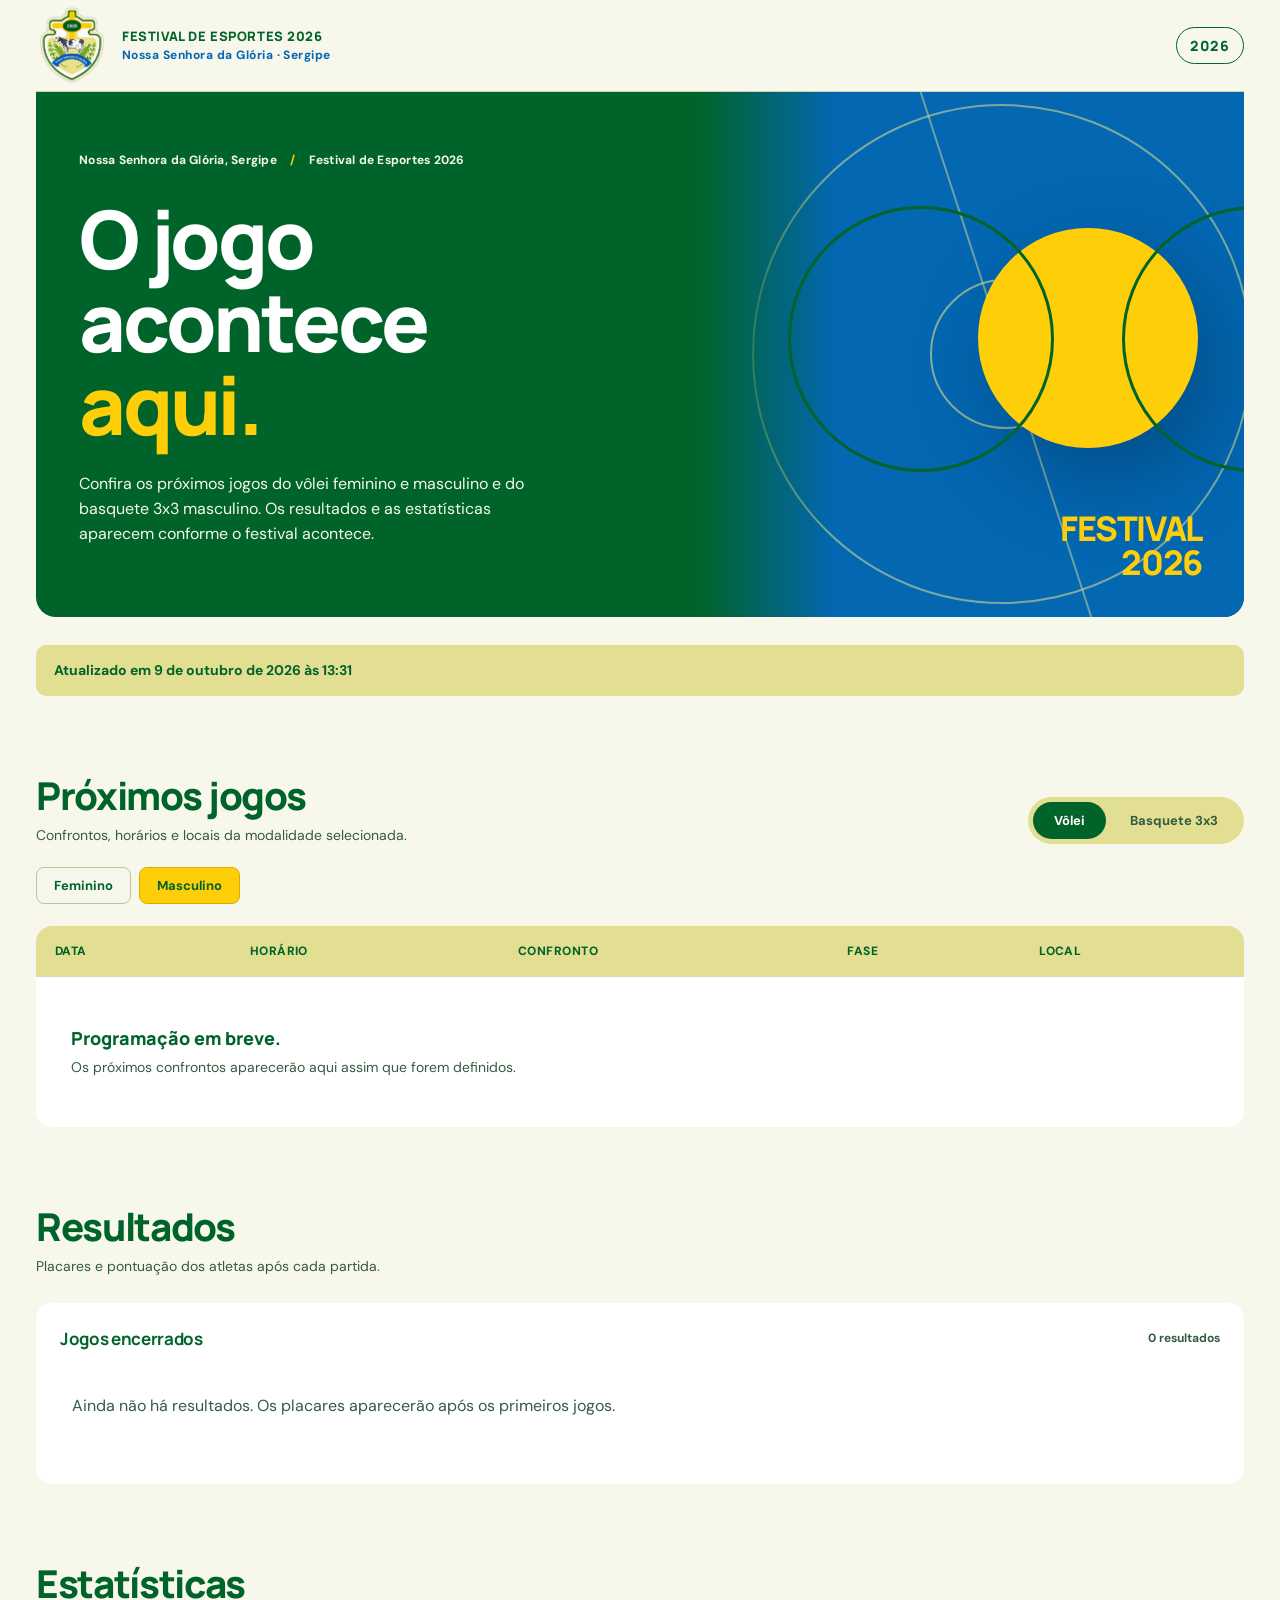
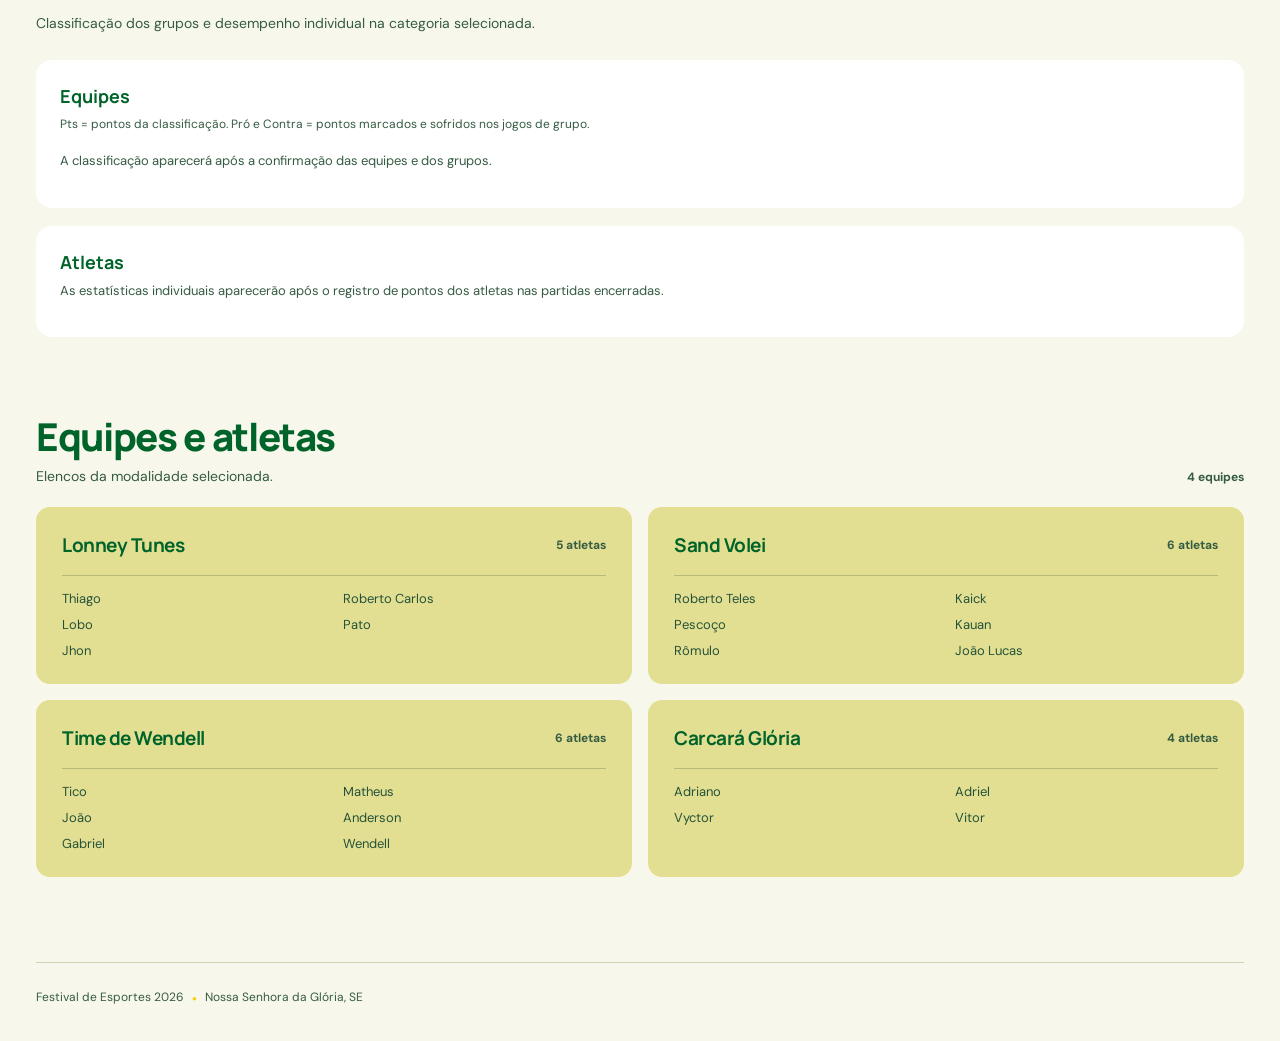
==== commit 4e57a13c: "✨ feat: atualizar dados das equipes e partidas no JSON, melhorar validação e interface do usuário" ====
--- a/index.html
+++ b/index.html
@@ -101,18 +101,18 @@
           >
             <button
               id="category-feminino"
-              class="category-tab is-active"
+              class="category-tab"
               type="button"
-              aria-pressed="true"
+              aria-pressed="false"
               data-category="feminino"
             >
               Feminino
             </button>
             <button
               id="category-masculino"
-              class="category-tab"
+              class="category-tab is-active"
               type="button"
-              aria-pressed="false"
+              aria-pressed="true"
               data-category="masculino"
             >
               Masculino
--- a/styles.css
+++ b/styles.css
@@ -86,7 +86,7 @@
   letter-spacing: 0.045em;
 }
 .brand-copy small {
-  font-size: 11px;
+  font-size: 12px;
   font-weight: 700;
   letter-spacing: 0.04em;
   color: var(--blue);
@@ -391,7 +391,7 @@
   display: flex;
   justify-content: space-between;
   gap: 10px;
-  font-size: 11px;
+  font-size: 12px;
   text-transform: uppercase;
   letter-spacing: 0.08em;
   font-weight: 800;
@@ -654,7 +654,7 @@
   margin: 0;
 }
 .roster-count {
-  font-size: 11px;
+  font-size: 12px;
   color: var(--muted);
   font-weight: 700;
   white-space: nowrap;
@@ -678,7 +678,7 @@
   display: inline-block;
   min-width: 30px;
   color: #44644f;
-  font-size: 11px;
+  font-size: 12px;
   font-weight: 800;
   font-variant-numeric: tabular-nums;
 }
@@ -758,10 +758,10 @@
     min-width: 56px;
   }
   .brand-copy strong {
-    font-size: 11px;
+    font-size: 12px;
   }
   .brand-copy small {
-    font-size: 11px;
+    font-size: 12px;
   }
   .header-year {
     display: none;
@@ -774,7 +774,7 @@
     padding: 46px 26px 54px;
   }
   .intro-place {
-    font-size: 11px;
+    font-size: 12px;
     margin-bottom: 31px;
   }
   h1 {
@@ -859,3 +859,99 @@
     display: block;
   }
 }
+
+.schedule-section {
+  padding-top: 78px;
+}
+.upcoming-panel {
+  background: var(--white);
+  border-radius: 16px;
+  overflow: hidden;
+}
+.upcoming-table-wrap {
+  overflow-x: auto;
+}
+.upcoming-table {
+  width: 100%;
+  min-width: 740px;
+  border-collapse: collapse;
+  text-align: left;
+  font-size: 13px;
+  font-variant-numeric: tabular-nums;
+}
+.upcoming-table thead {
+  background: var(--pale);
+}
+.upcoming-table th,
+.upcoming-table td {
+  padding: 17px 19px;
+  border-bottom: 1px solid var(--line);
+}
+.upcoming-table thead th {
+  font-size: 12px;
+  font-weight: 800;
+  letter-spacing: 0.04em;
+  text-transform: uppercase;
+  color: var(--green);
+}
+.upcoming-table tbody tr:last-child th,
+.upcoming-table tbody tr:last-child td {
+  border-bottom: 0;
+}
+.upcoming-table tbody tr:hover {
+  background: var(--paper);
+}
+.upcoming-table tbody th {
+  font-weight: 800;
+  color: var(--ink);
+}
+.upcoming-table tbody td {
+  color: var(--muted);
+}
+.upcoming-table .empty-cell {
+  padding: 0;
+  border: 0;
+}
+.fixture-versus {
+  color: var(--blue);
+  padding: 0 5px;
+}
+.upcoming-empty {
+  min-height: 150px;
+  padding: 33px 35px;
+  display: flex;
+  flex-direction: column;
+  justify-content: center;
+}
+.upcoming-empty strong {
+  font: 800 18px Manrope, sans-serif;
+  color: var(--ink);
+}
+.upcoming-empty p {
+  color: var(--muted);
+  font-size: 14px;
+  line-height: 1.5;
+  margin: 7px 0 0;
+}
+.scoreboard-grid.is-empty {
+  grid-template-columns: 1fr;
+}
+.scoreboard-grid.is-empty .match-column {
+  min-height: 0;
+}
+.scoreboard-grid.is-empty .match-detail {
+  display: none;
+}
+@media (max-width: 850px) {
+  .schedule-section {
+    padding-top: 62px;
+  }
+}
+@media (max-width: 600px) {
+  .schedule-section {
+    padding-top: 52px;
+  }
+  .upcoming-empty {
+    padding: 26px 22px;
+  }
+}
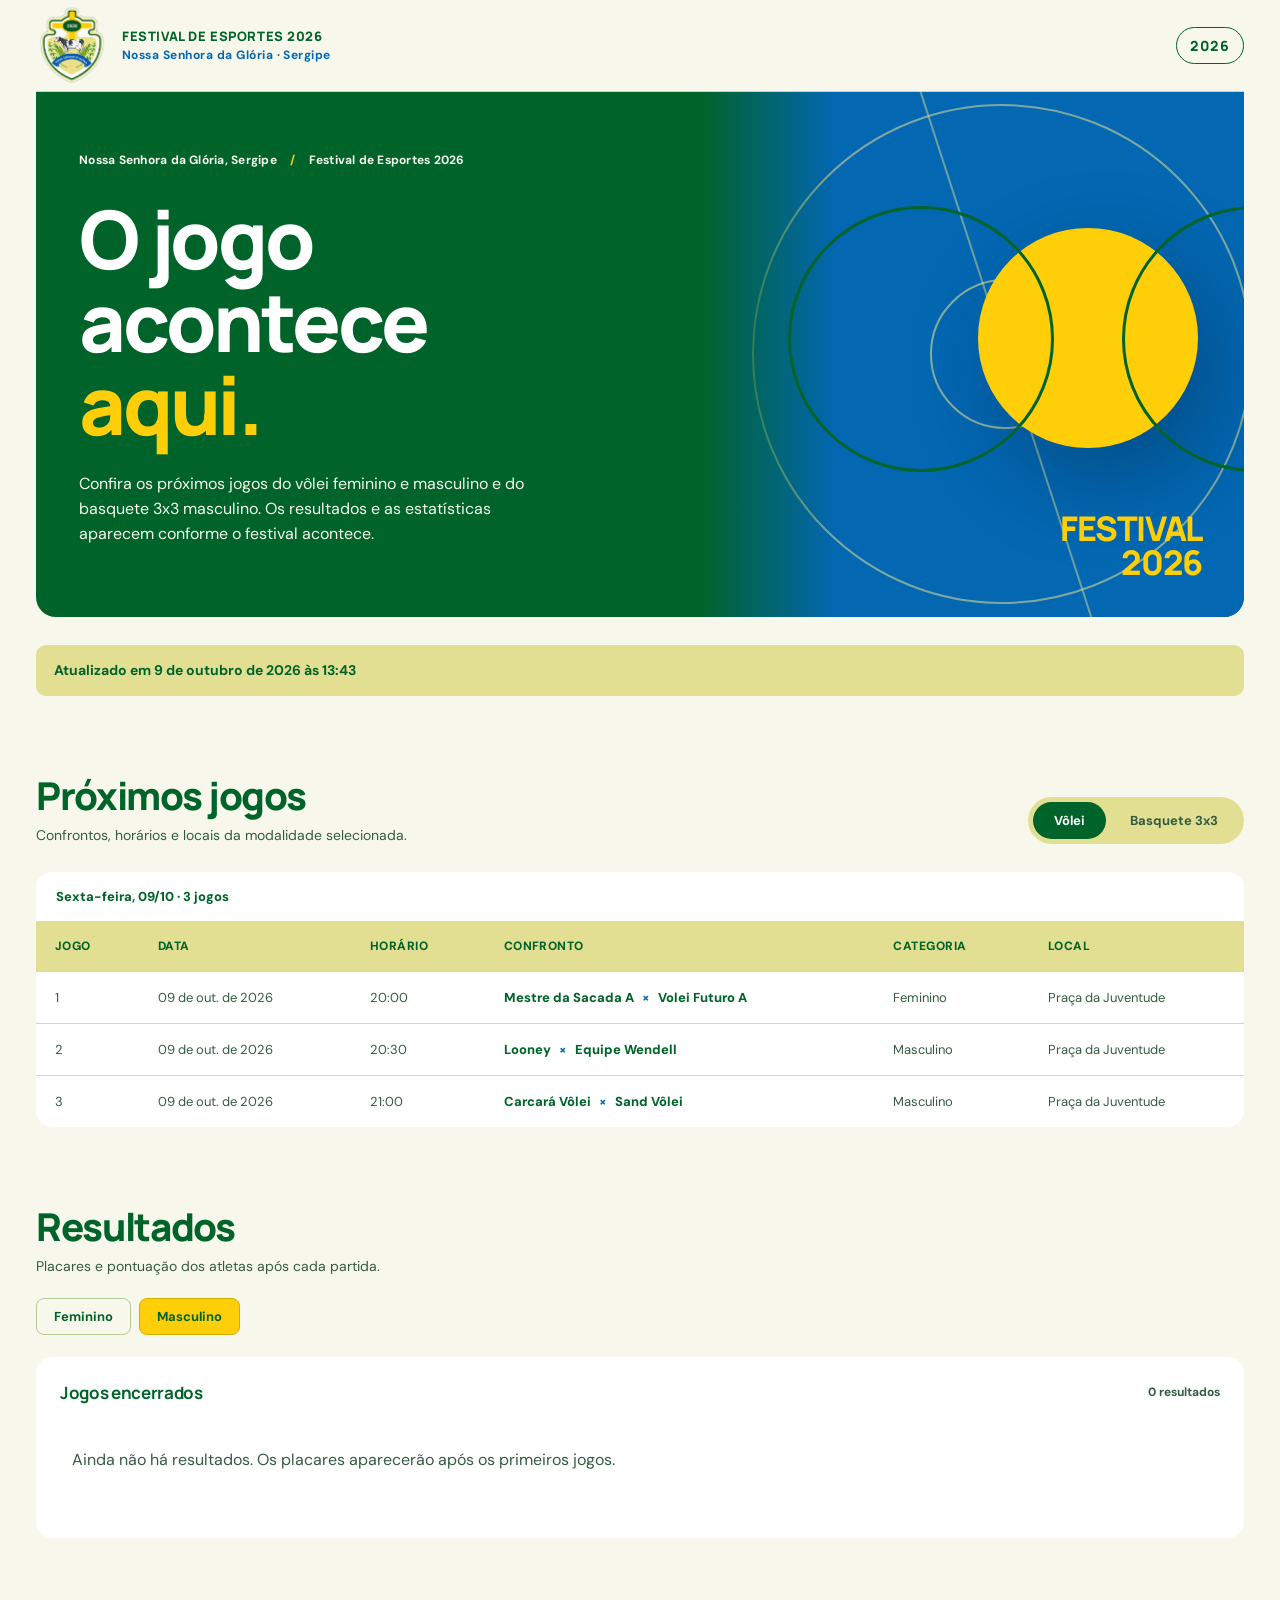
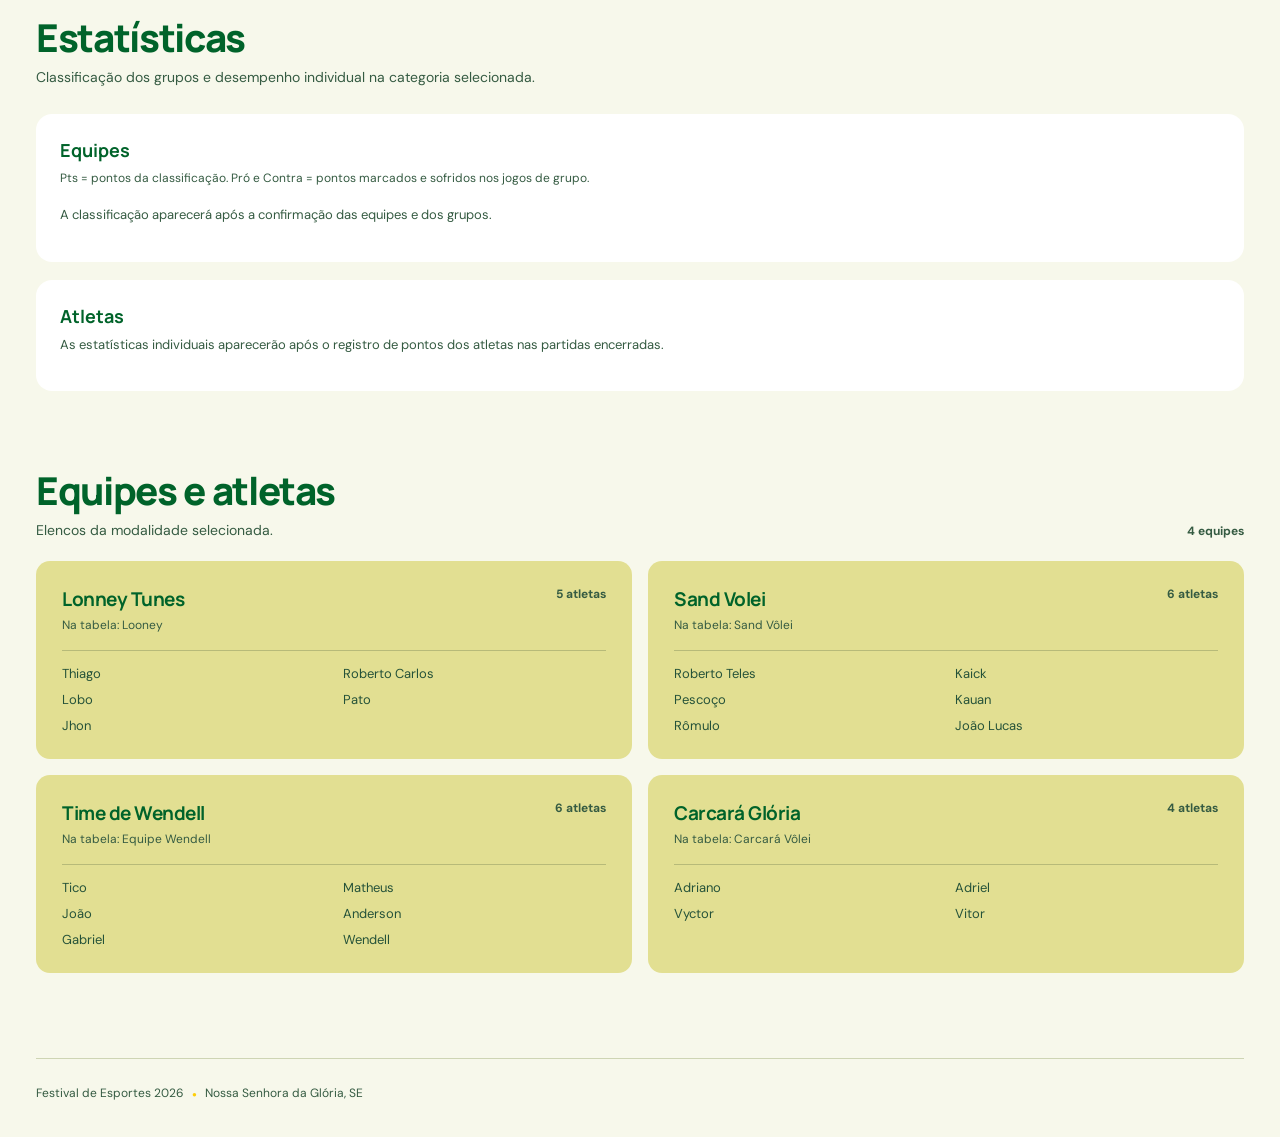
==== commit d81768bf: "✨ feat: adicionar jogos e equipes ao torneio de vôlei e basquete - Adicionadas novas equipes feminin" ====
--- a/index.html
+++ b/index.html
@@ -93,11 +93,26 @@
             </div>
           </div>
 
+          <p id="basket-category" class="single-category" hidden>
+            Masculino · jogo único até 21 pontos
+          </p>
+
+          <div id="upcoming-panel" class="upcoming-panel" aria-live="polite"></div>
+        </section>
+
+        <section class="scoreboard-section" aria-labelledby="scoreboard-title">
+          <div class="section-heading">
+            <div>
+              <h2 id="scoreboard-title">Resultados</h2>
+              <p>Placares e pontuação dos atletas após cada partida.</p>
+            </div>
+          </div>
+
           <div
             id="category-switch"
             class="category-switch"
             role="group"
-            aria-label="Categoria do vôlei"
+            aria-label="Categoria do vôlei para resultados, estatísticas e equipes"
           >
             <button
               id="category-feminino"
@@ -118,20 +133,6 @@
               Masculino
             </button>
           </div>
-          <p id="basket-category" class="single-category" hidden>
-            Masculino · jogo único até 21 pontos
-          </p>
-
-          <div id="upcoming-panel" class="upcoming-panel" aria-live="polite"></div>
-        </section>
-
-        <section class="scoreboard-section" aria-labelledby="scoreboard-title">
-          <div class="section-heading">
-            <div>
-              <h2 id="scoreboard-title">Resultados</h2>
-              <p>Placares e pontuação dos atletas após cada partida.</p>
-            </div>
-          </div>
 
           <div
             id="sport-panel"
--- a/styles.css
+++ b/styles.css
@@ -643,7 +643,7 @@
   display: flex;
   justify-content: space-between;
   gap: 12px;
-  align-items: center;
+  align-items: flex-start;
   border-bottom: 1px solid #b7ba79;
   padding-bottom: 17px;
   margin-bottom: 14px;
@@ -652,6 +652,16 @@
   font-size: 19px;
   letter-spacing: -0.025em;
   margin: 0;
+}
+.team-short-name {
+  margin: 5px 0 0;
+  color: var(--muted);
+  font-size: 12px;
+}
+.roster-pending {
+  margin: 0;
+  color: var(--muted);
+  font-size: 13px;
 }
 .roster-count {
   font-size: 12px;
@@ -868,6 +878,13 @@
   border-radius: 16px;
   overflow: hidden;
 }
+.upcoming-summary {
+  margin: 0;
+  padding: 16px 20px;
+  color: var(--green);
+  font-size: 13px;
+  font-weight: 800;
+}
 .upcoming-table-wrap {
   overflow-x: auto;
 }
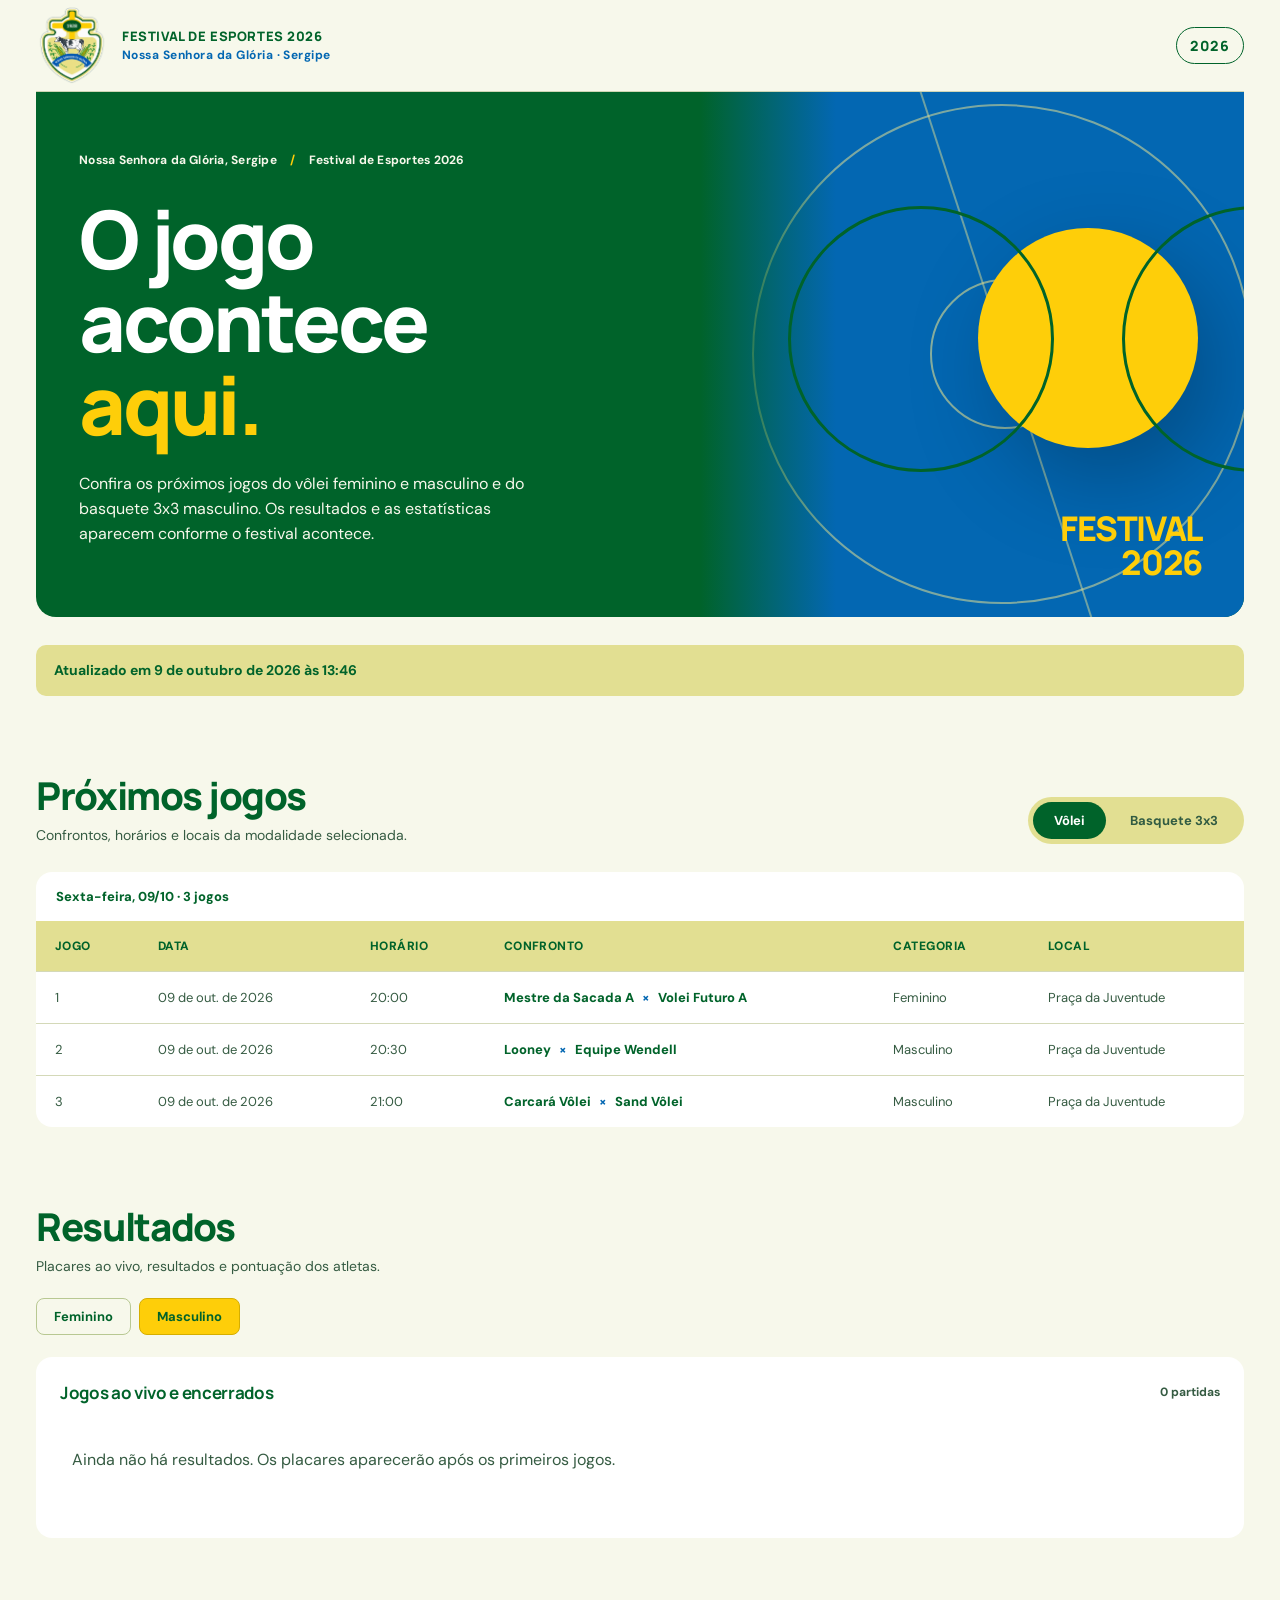
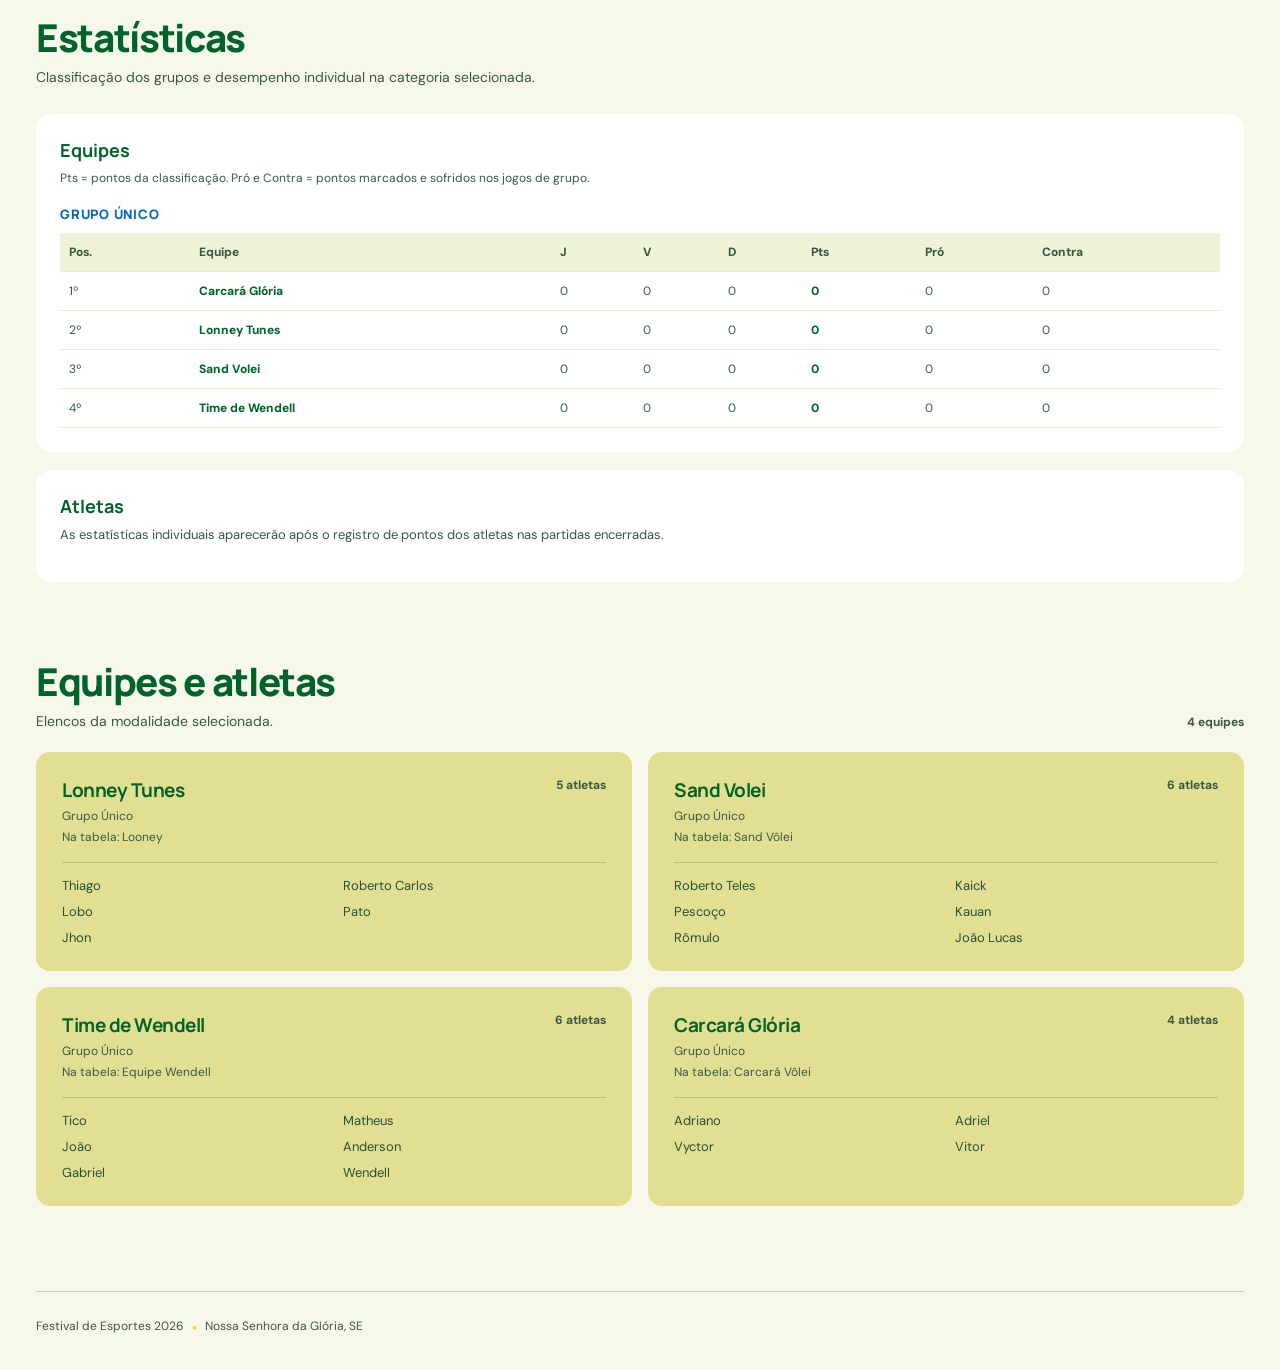
==== commit 863b8146: "feat: adicionar painel de atualização de jogos ao vivo" ====
--- a/index.html
+++ b/index.html
@@ -104,7 +104,7 @@
           <div class="section-heading">
             <div>
               <h2 id="scoreboard-title">Resultados</h2>
-              <p>Placares e pontuação dos atletas após cada partida.</p>
+              <p>Placares ao vivo, resultados e pontuação dos atletas.</p>
             </div>
           </div>
 
@@ -140,7 +140,7 @@
           >
             <div class="match-column">
               <div class="column-heading">
-                <h3>Jogos encerrados</h3>
+                <h3>Jogos ao vivo e encerrados</h3>
                 <span id="match-count"></span>
               </div>
               <div id="match-list" class="match-list" aria-live="polite"></div>
--- a/styles.css
+++ b/styles.css
@@ -972,3 +972,4 @@
     padding: 26px 22px;
   }
 }
+.match-status--live { background: #FECE09; color: #173d24; }
